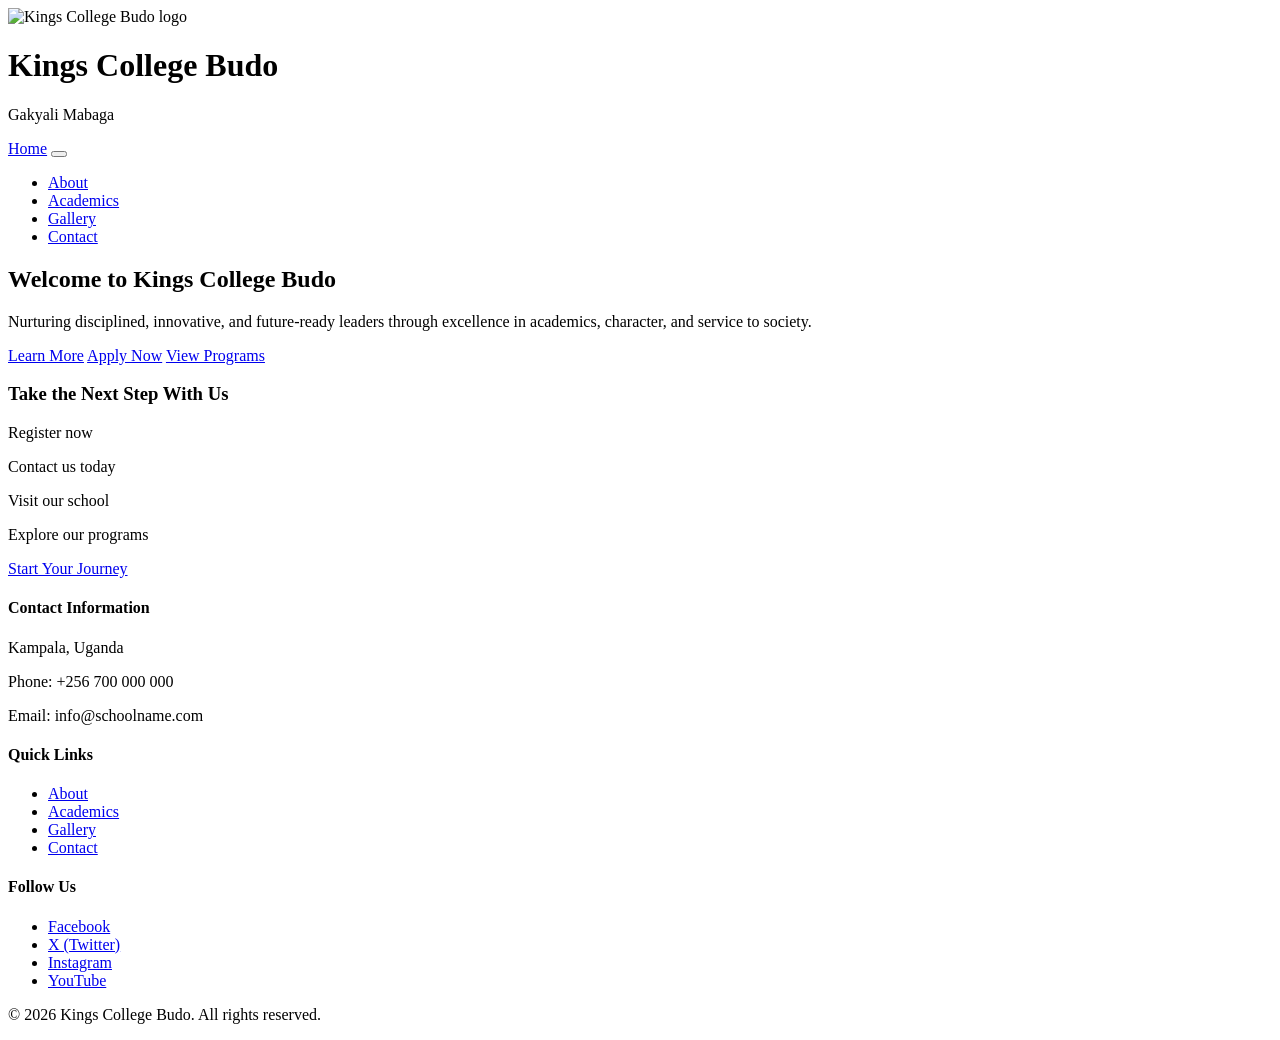
==== index.html @ c289bd2a "Rename home.html to index.html renamed home.html to index.html" ====
<!DOCTYPE html>
<html lang="en">
<head>
  <meta charset="UTF-8">
  <meta name="viewport" content="width=device-width, initial-scale=1.0">
  <meta name="description" content="Kings College Budo official school website home page.">
  <title>Kings College Budo | Home</title>
  <link rel="preconnect" href="https://fonts.googleapis.com">
  <link rel="preconnect" href="https://fonts.gstatic.com" crossorigin>
  <link href="https://fonts.googleapis.com/css2?family=Poppins:wght@300;400;500;600;700&display=swap" rel="stylesheet">
  <link rel="stylesheet" href="css/style.css">
</head>
<body>
  <!-- Header section with school identity -->
  <header class="site-header">
    <div class="brand-wrapper container">
      <img src="images/logo.jpg" alt="Kings College Budo logo" class="school-logo">
      <div class="brand-text">
        <h1>Kings College Budo</h1>
        <p class="motto">Gakyali Mabaga</p>
      </div>
    </div>
  </header>

  <!-- Navigation section -->
  <nav class="site-nav" aria-label="Main navigation">
    <div class="container nav-inner">
      <a href="home.html" class="nav-home">Home</a>
      <button class="menu-toggle" id="menuToggle" aria-label="Toggle menu" aria-expanded="false" aria-controls="navLinks">
        <span></span><span></span><span></span>
      </button>
      <ul class="nav-links" id="navLinks">
        <li><a href="about.html">About</a></li>
        <li><a href="academics.html">Academics</a></li>
        <li><a href="gallery.html">Gallery</a></li>
        <li><a href="contact.html">Contact</a></li>
      </ul>
    </div>
  </nav>

  <main>
    <!-- Hero section with moving background effect -->
    <section class="hero" id="hero">
      <div class="moving-bg" aria-hidden="true">
        <div class="bg-track track-a"></div>
        <div class="bg-track track-b"></div>
      </div>
      <div class="overlay"></div>
      <div class="hero-content container">
        <h2>Welcome to Kings College Budo</h2>
        <p>
          Nurturing disciplined, innovative, and future-ready leaders through excellence in
          academics, character, and service to society.
        </p>
        <div class="hero-buttons">
          <a href="about.html" class="btn btn-primary">Learn More</a>
          <a href="contact.html" class="btn btn-secondary">Apply Now</a>
          <a href="academics.html" class="btn btn-outline">View Programs</a>
        </div>
      </div>
    </section>

    <!-- Call to action section -->
    <section class="cta-section">
      <div class="container cta-content">
        <h3>Take the Next Step With Us</h3>
        <div class="cta-points">
          <p>Register now</p>
          <p>Contact us today</p>
          <p>Visit our school</p>
          <p>Explore our programs</p>
        </div>
        <a href="contact.html" class="btn btn-primary cta-btn">Start Your Journey</a>
      </div>
    </section>
  </main>

  <!-- Footer section -->
  <footer class="site-footer">
    <div class="container footer-grid">
      <div>
        <h4>Contact Information</h4>
        <p>Kampala, Uganda</p>
        <p>Phone: +256 700 000 000</p>
        <p>Email: info@schoolname.com</p>
      </div>
      <div>
        <h4>Quick Links</h4>
        <ul>
          <li><a href="about.html">About</a></li>
          <li><a href="academics.html">Academics</a></li>
          <li><a href="gallery.html">Gallery</a></li>
          <li><a href="contact.html">Contact</a></li>
        </ul>
      </div>
      <div>
        <h4>Follow Us</h4>
        <ul>
          <li><a href="#">Facebook</a></li>
          <li><a href="#">X (Twitter)</a></li>
          <li><a href="#">Instagram</a></li>
          <li><a href="#">YouTube</a></li>
        </ul>
      </div>
    </div>
    <p class="copyright">&copy; 2026 Kings College Budo. All rights reserved.</p>
  </footer>

  <script src="js/style.js"></script>
</body>
</html>
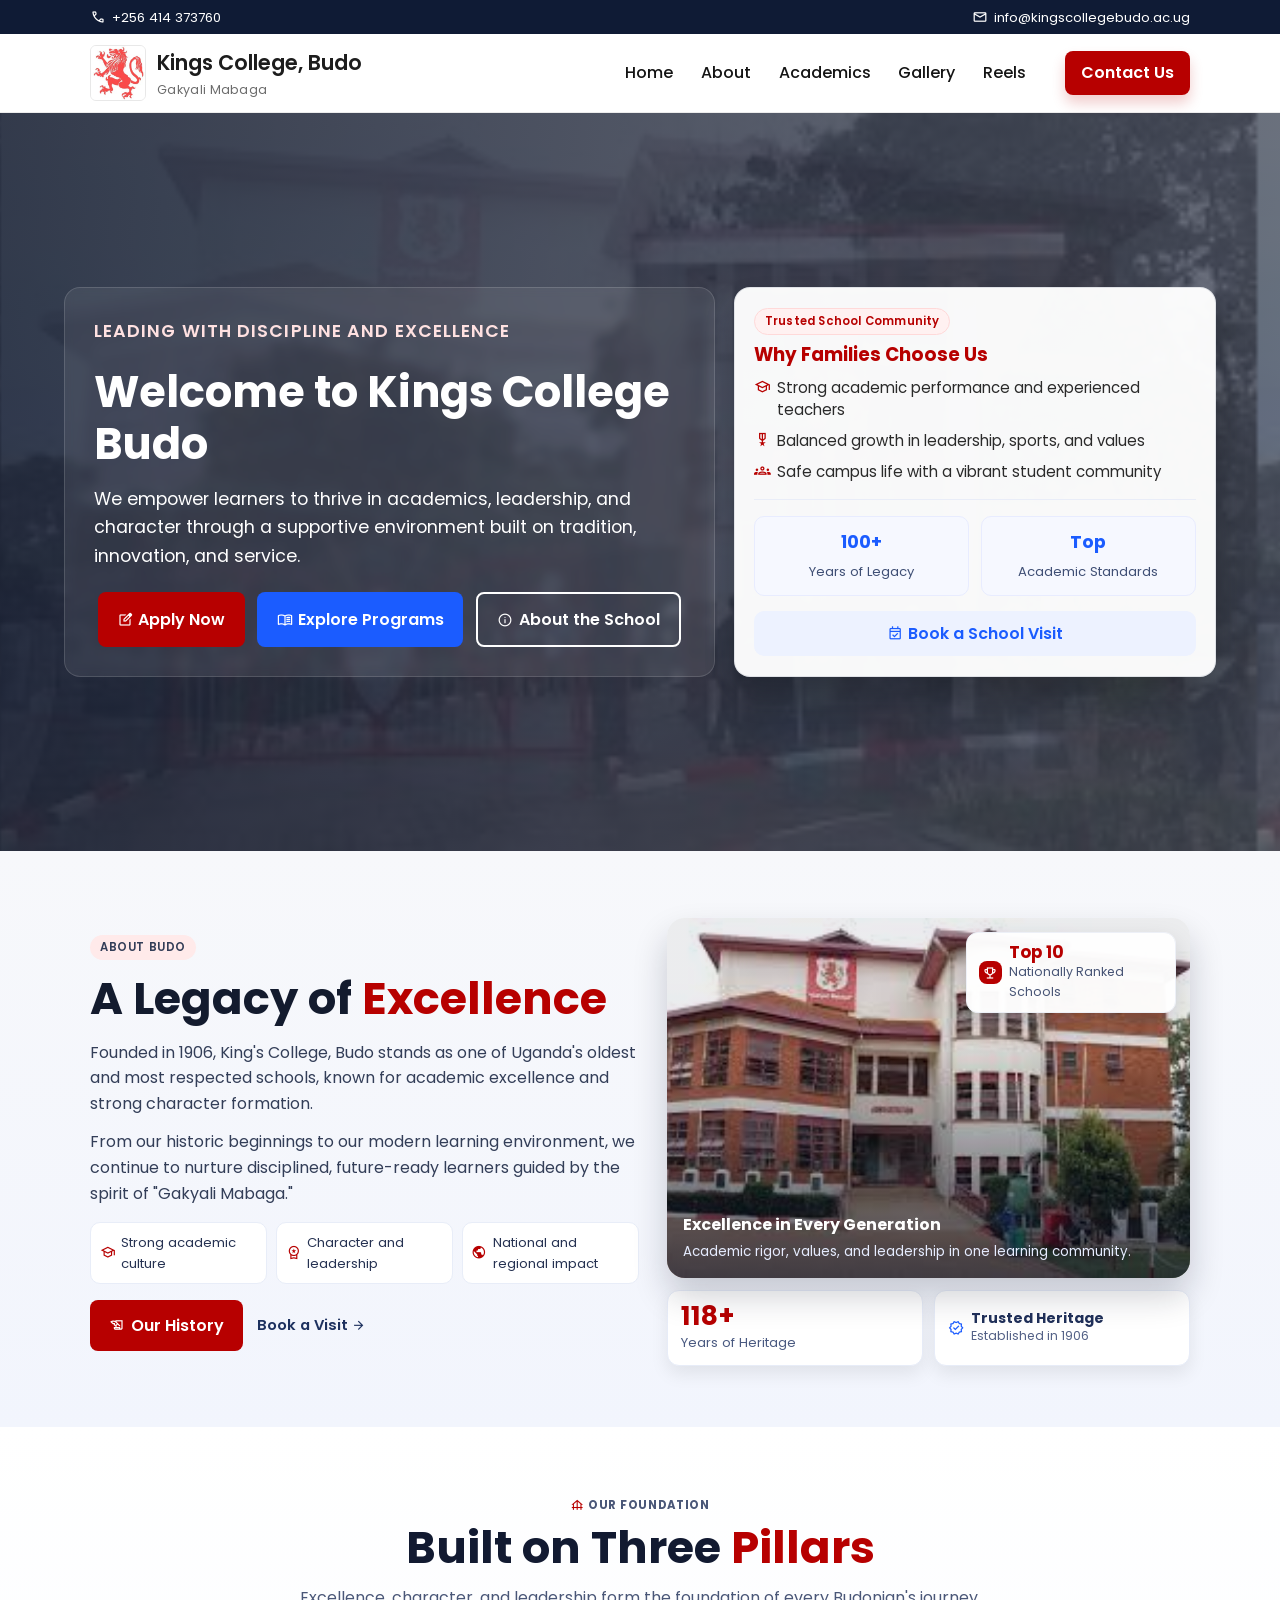
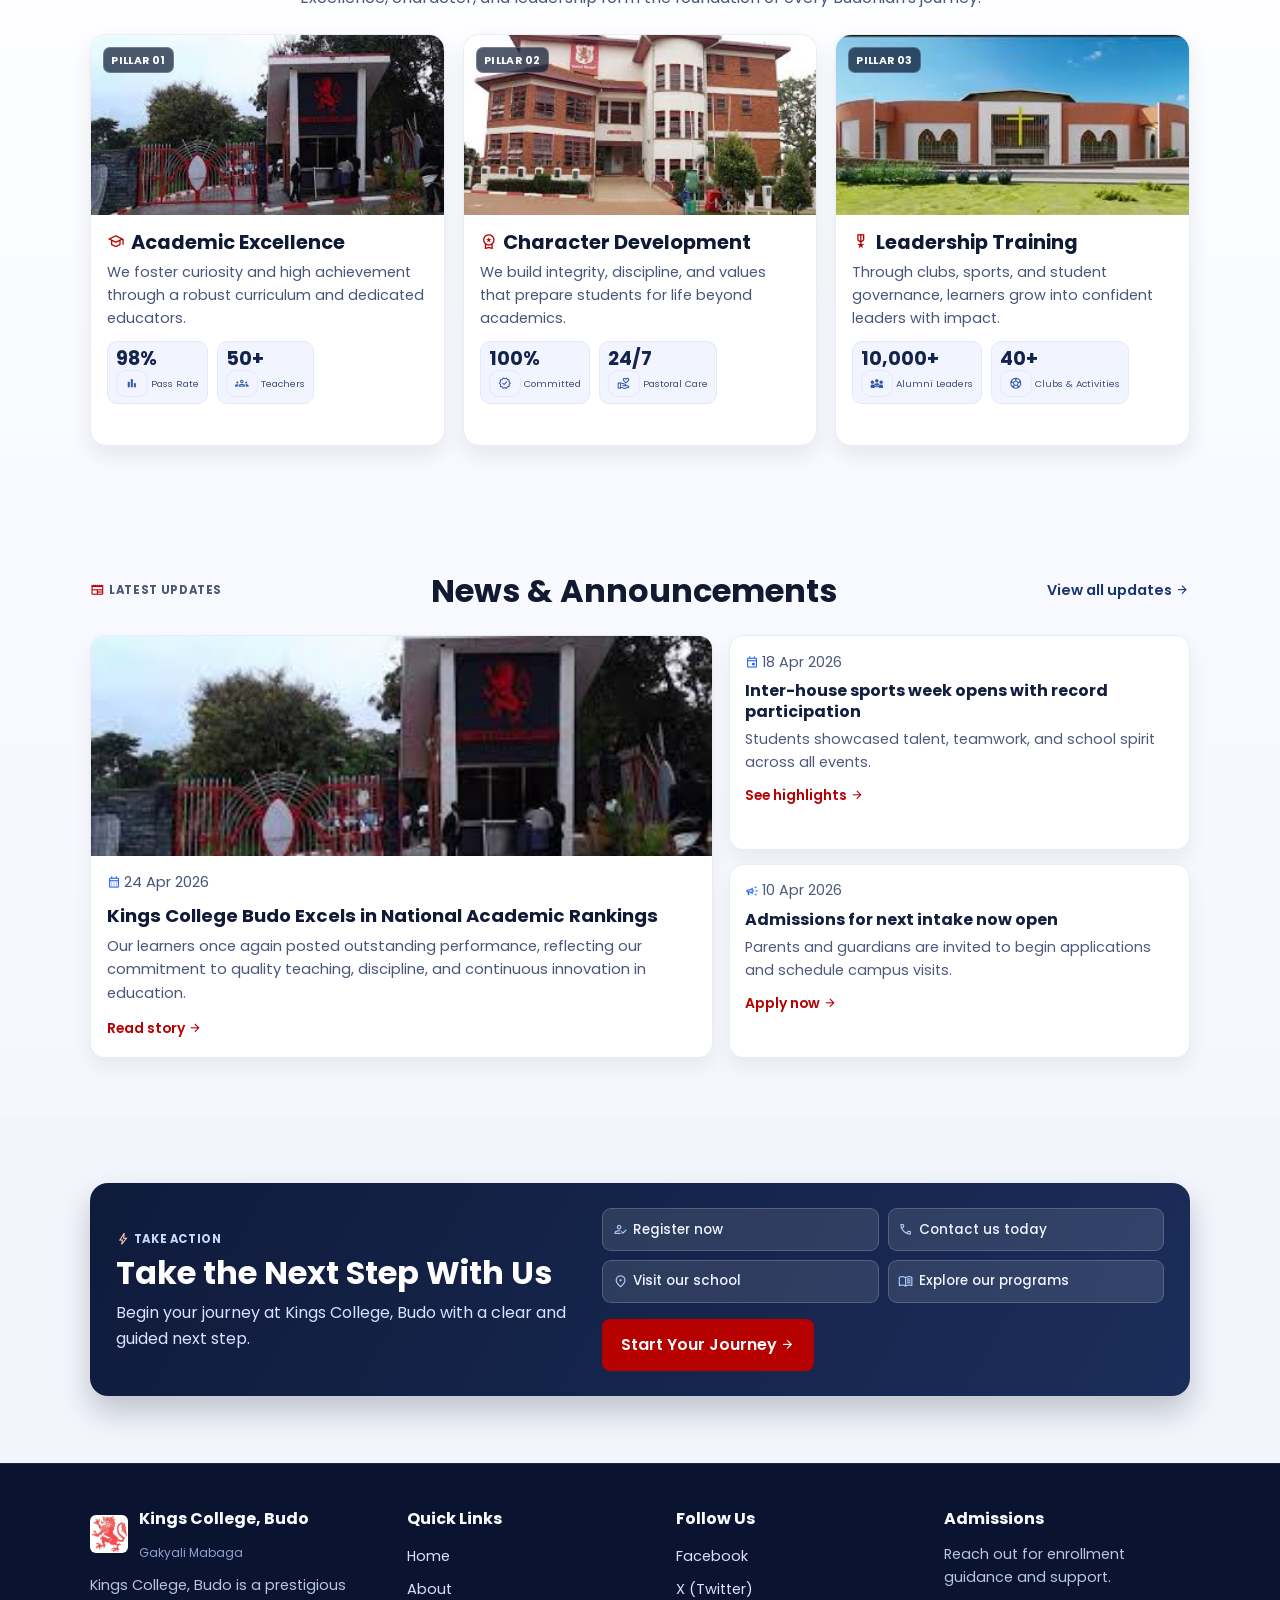
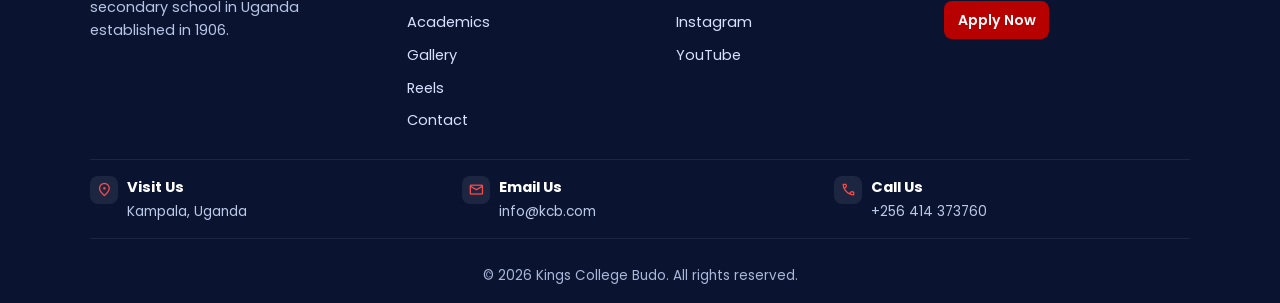
==== commit ceea71f0: "Updated index.html" ====
--- a/index.html
+++ b/index.html
@@ -8,35 +8,45 @@
   <link rel="preconnect" href="https://fonts.googleapis.com">
   <link rel="preconnect" href="https://fonts.gstatic.com" crossorigin>
   <link href="https://fonts.googleapis.com/css2?family=Poppins:wght@300;400;500;600;700&display=swap" rel="stylesheet">
+  <link href="https://fonts.googleapis.com/css2?family=Material+Symbols+Outlined" rel="stylesheet">
   <link rel="stylesheet" href="css/style.css">
 </head>
 <body>
-  <!-- Header section with school identity -->
+  <!-- Header section with top info strip and navigation -->
   <header class="site-header">
-    <div class="brand-wrapper container">
-      <img src="images/logo.jpg" alt="Kings College Budo logo" class="school-logo">
-      <div class="brand-text">
-        <h1>Kings College Budo</h1>
-        <p class="motto">Gakyali Mabaga</p>
+    <div class="header-topbar">
+      <div class="container topbar-inner">
+        <p class="topbar-item"><span class="material-symbols-outlined" aria-hidden="true">call</span>+256 414 373760</p>
+        <p class="topbar-item"><span class="material-symbols-outlined" aria-hidden="true">mail</span>info@kingscollegebudo.ac.ug</p>
       </div>
     </div>
+
+    <nav class="site-nav" aria-label="Main navigation">
+      <div class="container nav-inner">
+        <a href="home.html" class="brand-wrapper" aria-label="Kings College Budo home page">
+          <img src="images/logo.jpg" alt="Kings College Budo logo" class="school-logo">
+          <div class="brand-text">
+            <h1>Kings College, Budo</h1>
+            <p class="motto">Gakyali Mabaga</p>
+          </div>
+        </a>
+
+        <button class="menu-toggle" id="menuToggle" aria-label="Toggle menu" aria-expanded="false" aria-controls="navLinks">
+          <span></span><span></span><span></span>
+        </button>
+
+        <ul class="nav-links" id="navLinks">
+          <li><a href="home.html">Home</a></li>
+          <li><a href="about.html">About</a></li>
+          <li><a href="academics.html">Academics</a></li>
+          <li><a href="gallery.html">Gallery</a></li>
+          <li><a href="reels.html">Reels</a></li>
+        </ul>
+
+        <a href="contact.html" class="header-cta">Contact Us</a>
+      </div>
+    </nav>
   </header>
-
-  <!-- Navigation section -->
-  <nav class="site-nav" aria-label="Main navigation">
-    <div class="container nav-inner">
-      <a href="home.html" class="nav-home">Home</a>
-      <button class="menu-toggle" id="menuToggle" aria-label="Toggle menu" aria-expanded="false" aria-controls="navLinks">
-        <span></span><span></span><span></span>
-      </button>
-      <ul class="nav-links" id="navLinks">
-        <li><a href="about.html">About</a></li>
-        <li><a href="academics.html">Academics</a></li>
-        <li><a href="gallery.html">Gallery</a></li>
-        <li><a href="contact.html">Contact</a></li>
-      </ul>
-    </div>
-  </nav>
 
   <main>
     <!-- Hero section with moving background effect -->
@@ -46,62 +56,320 @@
         <div class="bg-track track-b"></div>
       </div>
       <div class="overlay"></div>
-      <div class="hero-content container">
-        <h2>Welcome to Kings College Budo</h2>
-        <p>
-          Nurturing disciplined, innovative, and future-ready leaders through excellence in
-          academics, character, and service to society.
-        </p>
-        <div class="hero-buttons">
-          <a href="about.html" class="btn btn-primary">Learn More</a>
-          <a href="contact.html" class="btn btn-secondary">Apply Now</a>
-          <a href="academics.html" class="btn btn-outline">View Programs</a>
+
+      <div class="container hero-layout">
+        <div class="hero-content">
+          <p class="hero-kicker">Leading with Discipline and Excellence</p>
+          <h2>Welcome to Kings College Budo</h2>
+          <p>
+            We empower learners to thrive in academics, leadership, and character through a
+            supportive environment built on tradition, innovation, and service.
+          </p>
+          <div class="hero-buttons">
+            <a href="contact.html" class="btn btn-primary"><span class="material-symbols-outlined" aria-hidden="true">edit_square</span>Apply Now</a>
+            <a href="academics.html" class="btn btn-secondary"><span class="material-symbols-outlined" aria-hidden="true">menu_book</span>Explore Programs</a>
+            <a href="about.html" class="btn btn-outline"><span class="material-symbols-outlined" aria-hidden="true">info</span>About the School</a>
+          </div>
+        </div>
+
+        <aside class="hero-panel" aria-label="School highlights">
+          <p class="hero-panel-tag">Trusted School Community</p>
+          <h3>Why Families Choose Us</h3>
+          <ul class="hero-points">
+            <li><span class="material-symbols-outlined" aria-hidden="true">school</span>Strong academic performance and experienced teachers</li>
+            <li><span class="material-symbols-outlined" aria-hidden="true">military_tech</span>Balanced growth in leadership, sports, and values</li>
+            <li><span class="material-symbols-outlined" aria-hidden="true">groups</span>Safe campus life with a vibrant student community</li>
+          </ul>
+          <div class="hero-panel-divider" aria-hidden="true"></div>
+          <div class="hero-stats">
+            <div>
+              <strong>100+</strong>
+              <span>Years of Legacy</span>
+            </div>
+            <div>
+              <strong>Top</strong>
+              <span>Academic Standards</span>
+            </div>
+          </div>
+          <a href="contact.html" class="hero-panel-link">
+            <span class="material-symbols-outlined" aria-hidden="true">event_available</span>
+            Book a School Visit
+          </a>
+        </aside>
+      </div>
+    </section>
+
+    <!-- Legacy highlight section -->
+    <section class="legacy-section">
+      <div class="container legacy-layout">
+        <div class="legacy-content">
+          <p class="legacy-tag">About Budo</p>
+          <h3>A Legacy of <span>Excellence</span></h3>
+          <p>
+            Founded in 1906, King's College, Budo stands as one of Uganda's oldest and most
+            respected schools, known for academic excellence and strong character formation.
+          </p>
+          <p>
+            From our historic beginnings to our modern learning environment, we continue to
+            nurture disciplined, future-ready learners guided by the spirit of "Gakyali Mabaga."
+          </p>
+          <div class="legacy-highlights" aria-label="School strengths">
+            <p><span class="material-symbols-outlined" aria-hidden="true">school</span>Strong academic culture</p>
+            <p><span class="material-symbols-outlined" aria-hidden="true">workspace_premium</span>Character and leadership</p>
+            <p><span class="material-symbols-outlined" aria-hidden="true">public</span>National and regional impact</p>
+          </div>
+          <div class="legacy-actions">
+            <a href="about.html" class="btn btn-primary legacy-btn">
+              <span class="material-symbols-outlined" aria-hidden="true">history_edu</span>
+              Our History
+            </a>
+            <a href="contact.html" class="legacy-link">
+              Book a Visit
+              <span class="material-symbols-outlined" aria-hidden="true">arrow_forward</span>
+            </a>
+          </div>
+        </div>
+
+        <div class="legacy-media">
+          <div class="legacy-image-wrap">
+            <img src="images/img2.jpg" alt="Students of Kings College Budo in a classroom" class="legacy-image">
+            <div class="legacy-image-overlay"></div>
+            <div class="legacy-media-caption">
+              <h4>Excellence in Every Generation</h4>
+              <p>Academic rigor, values, and leadership in one learning community.</p>
+            </div>
+            <div class="legacy-card legacy-card-top">
+              <span class="material-symbols-outlined" aria-hidden="true">emoji_events</span>
+              <div>
+                <strong>Top 10</strong>
+                <p>Nationally Ranked Schools</p>
+              </div>
+            </div>
+          </div>
+
+          <div class="legacy-metrics">
+            <div class="legacy-metric legacy-metric-primary">
+              <strong>118+</strong>
+              <p>Years of Heritage</p>
+            </div>
+            <div class="legacy-metric legacy-metric-secondary">
+              <span class="material-symbols-outlined" aria-hidden="true">verified</span>
+              <div>
+                <strong>Trusted Heritage</strong>
+                <p>Established in 1906</p>
+              </div>
+            </div>
+          </div>
+        </div>
+      </div>
+    </section>
+
+    <!-- Three pillars section -->
+    <section class="pillars-section">
+      <div class="container">
+        <div class="pillars-heading">
+          <p class="pillars-tag"><span class="material-symbols-outlined" aria-hidden="true">foundation</span>Our Foundation</p>
+          <h3>Built on Three <span>Pillars</span></h3>
+          <p>
+            Excellence, character, and leadership form the foundation of every Budonian's
+            journey.
+          </p>
+        </div>
+
+        <div class="pillars-grid">
+          <article class="pillar-card">
+            <div class="pillar-media">
+              <img src="images/img1.jpg" alt="Students in classroom learning session" class="pillar-image">
+              <p class="pillar-index">Pillar 01</p>
+            </div>
+            <div class="pillar-content">
+              <h4><span class="material-symbols-outlined pillar-title-icon" aria-hidden="true">school</span>Academic Excellence</h4>
+              <p>
+                We foster curiosity and high achievement through a robust curriculum and
+                dedicated educators.
+              </p>
+              <div class="pillar-meta">
+                <span><strong>98%</strong><small><span class="material-symbols-outlined" aria-hidden="true">bar_chart</span>Pass Rate</small></span>
+                <span><strong>50+</strong><small><span class="material-symbols-outlined" aria-hidden="true">groups</span>Teachers</small></span>
+              </div>
+            </div>
+          </article>
+
+          <article class="pillar-card">
+            <div class="pillar-media">
+              <img src="images/img2.jpg" alt="Palm-lined school campus with students" class="pillar-image">
+              <p class="pillar-index">Pillar 02</p>
+            </div>
+            <div class="pillar-content">
+              <h4><span class="material-symbols-outlined pillar-title-icon" aria-hidden="true">workspace_premium</span>Character Development</h4>
+              <p>
+                We build integrity, discipline, and values that prepare students for life
+                beyond academics.
+              </p>
+              <div class="pillar-meta">
+                <span><strong>100%</strong><small><span class="material-symbols-outlined" aria-hidden="true">verified</span>Committed</small></span>
+                <span><strong>24/7</strong><small><span class="material-symbols-outlined" aria-hidden="true">volunteer_activism</span>Pastoral Care</small></span>
+              </div>
+            </div>
+          </article>
+
+          <article class="pillar-card">
+            <div class="pillar-media">
+              <img src="images/img3.jpg" alt="Students participating in co-curricular leadership activity" class="pillar-image">
+              <p class="pillar-index">Pillar 03</p>
+            </div>
+            <div class="pillar-content">
+              <h4><span class="material-symbols-outlined pillar-title-icon" aria-hidden="true">military_tech</span>Leadership Training</h4>
+              <p>
+                Through clubs, sports, and student governance, learners grow into confident
+                leaders with impact.
+              </p>
+              <div class="pillar-meta">
+                <span><strong>10,000+</strong><small><span class="material-symbols-outlined" aria-hidden="true">diversity_3</span>Alumni Leaders</small></span>
+                <span><strong>40+</strong><small><span class="material-symbols-outlined" aria-hidden="true">sports_soccer</span>Clubs & Activities</small></span>
+              </div>
+            </div>
+          </article>
+        </div>
+      </div>
+    </section>
+
+    <!-- News section -->
+    <section class="news-section">
+      <div class="container">
+        <div class="news-heading">
+          <p class="news-tag"><span class="material-symbols-outlined" aria-hidden="true">newspaper</span>Latest Updates</p>
+          <h3>News & Announcements</h3>
+          <a href="gallery.html" class="news-view-all">View all updates <span class="material-symbols-outlined" aria-hidden="true">arrow_forward</span></a>
+        </div>
+
+        <div class="news-layout">
+          <article class="news-featured">
+            <img src="images/img1.jpg" alt="Students celebrating at a school event" class="news-image">
+            <div class="news-content">
+              <p class="news-meta"><span class="material-symbols-outlined" aria-hidden="true">calendar_month</span>24 Apr 2026</p>
+              <h4>Kings College Budo Excels in National Academic Rankings</h4>
+              <p>
+                Our learners once again posted outstanding performance, reflecting our commitment
+                to quality teaching, discipline, and continuous innovation in education.
+              </p>
+              <a href="academics.html" class="news-link">Read story <span class="material-symbols-outlined" aria-hidden="true">arrow_forward</span></a>
+            </div>
+          </article>
+
+          <div class="news-list">
+            <article class="news-item">
+              <p class="news-meta"><span class="material-symbols-outlined" aria-hidden="true">event</span>18 Apr 2026</p>
+              <h5>Inter-house sports week opens with record participation</h5>
+              <p>Students showcased talent, teamwork, and school spirit across all events.</p>
+              <a href="reels.html" class="news-link">See highlights <span class="material-symbols-outlined" aria-hidden="true">arrow_forward</span></a>
+            </article>
+
+            <article class="news-item">
+              <p class="news-meta"><span class="material-symbols-outlined" aria-hidden="true">campaign</span>10 Apr 2026</p>
+              <h5>Admissions for next intake now open</h5>
+              <p>Parents and guardians are invited to begin applications and schedule campus visits.</p>
+              <a href="contact.html" class="news-link">Apply now <span class="material-symbols-outlined" aria-hidden="true">arrow_forward</span></a>
+            </article>
+          </div>
         </div>
       </div>
     </section>
 
     <!-- Call to action section -->
     <section class="cta-section">
-      <div class="container cta-content">
-        <h3>Take the Next Step With Us</h3>
-        <div class="cta-points">
-          <p>Register now</p>
-          <p>Contact us today</p>
-          <p>Visit our school</p>
-          <p>Explore our programs</p>
-        </div>
-        <a href="contact.html" class="btn btn-primary cta-btn">Start Your Journey</a>
+      <div class="container cta-shell">
+        <div class="cta-content">
+          <p class="cta-tag"><span class="material-symbols-outlined" aria-hidden="true">bolt</span>Take Action</p>
+          <h3>Take the Next Step With Us</h3>
+          <p class="cta-intro">
+            Begin your journey at Kings College, Budo with a clear and guided next step.
+          </p>
+        </div>
+
+        <div class="cta-right">
+          <div class="cta-points">
+            <p><span class="material-symbols-outlined" aria-hidden="true">how_to_reg</span><span>Register now</span></p>
+            <p><span class="material-symbols-outlined" aria-hidden="true">call</span><span>Contact us today</span></p>
+            <p><span class="material-symbols-outlined" aria-hidden="true">location_on</span><span>Visit our school</span></p>
+            <p><span class="material-symbols-outlined" aria-hidden="true">menu_book</span><span>Explore our programs</span></p>
+          </div>
+          <a href="contact.html" class="btn btn-primary cta-btn">
+            Start Your Journey
+            <span class="material-symbols-outlined" aria-hidden="true">arrow_forward</span>
+          </a>
+        </div>
       </div>
     </section>
   </main>
 
   <!-- Footer section -->
   <footer class="site-footer">
-    <div class="container footer-grid">
-      <div>
-        <h4>Contact Information</h4>
-        <p>Kampala, Uganda</p>
-        <p>Phone: +256 700 000 000</p>
-        <p>Email: info@schoolname.com</p>
-      </div>
-      <div>
+    <div class="container footer-top">
+      <div class="footer-col footer-brand">
+        <div class="footer-logo-row">
+          <img src="images/logo.jpg" alt="Kings College Budo logo" class="footer-logo">
+          <div>
+            <h4>Kings College, Budo</h4>
+            <p class="footer-motto">Gakyali Mabaga</p>
+          </div>
+        </div>
+        <p class="footer-description">
+          Kings College, Budo is a prestigious secondary school in Uganda established in 1906.
+        </p>
+      </div>
+
+      <div class="footer-col">
         <h4>Quick Links</h4>
-        <ul>
+        <ul class="footer-links">
+          <li><a href="home.html">Home</a></li>
           <li><a href="about.html">About</a></li>
           <li><a href="academics.html">Academics</a></li>
           <li><a href="gallery.html">Gallery</a></li>
+          <li><a href="reels.html">Reels</a></li>
           <li><a href="contact.html">Contact</a></li>
         </ul>
       </div>
-      <div>
+
+      <div class="footer-col">
         <h4>Follow Us</h4>
-        <ul>
+        <ul class="footer-links">
           <li><a href="#">Facebook</a></li>
           <li><a href="#">X (Twitter)</a></li>
           <li><a href="#">Instagram</a></li>
           <li><a href="#">YouTube</a></li>
         </ul>
       </div>
+
+      <div class="footer-col">
+        <h4>Admissions</h4>
+        <p class="footer-description">Reach out for enrollment guidance and support.</p>
+        <a href="contact.html" class="footer-mini-cta">Apply Now</a>
+      </div>
+    </div>
+
+    <div class="container footer-contact-strip">
+      <div class="footer-contact-card">
+        <span class="material-symbols-outlined" aria-hidden="true">location_on</span>
+        <div>
+          <h5>Visit Us</h5>
+          <p>Kampala, Uganda</p>
+        </div>
+      </div>
+      <div class="footer-contact-card">
+        <span class="material-symbols-outlined" aria-hidden="true">mail</span>
+        <div>
+          <h5>Email Us</h5>
+          <p>info@kcb.com</p>
+        </div>
+      </div>
+      <div class="footer-contact-card">
+        <span class="material-symbols-outlined" aria-hidden="true">call</span>
+        <div>
+          <h5>Call Us</h5>
+          <p>+256 414 373760</p>
+        </div>
+      </div>
     </div>
     <p class="copyright">&copy; 2026 Kings College Budo. All rights reserved.</p>
   </footer>
--- a/css/style.css
+++ b/css/style.css
@@ -0,0 +1,2690 @@
+:root {
+  --primary-red: #b70000;
+  --soft-red: #d42828;
+  --white: #ffffff;
+  --dark: #141414;
+  --blue-accent: #1b5cff;
+  --light-bg: #f5f6fa;
+}
+
+/* Base styles */
+* {
+  margin: 0;
+  padding: 0;
+  box-sizing: border-box;
+}
+
+body {
+  font-family: "Poppins", sans-serif;
+  line-height: 1.6;
+  color: var(--dark);
+  background: var(--white);
+}
+
+.container {
+  width: min(1100px, 92%);
+  margin: 0 auto;
+}
+
+a {
+  text-decoration: none;
+}
+
+/* Header section */
+.site-header {
+  position: relative;
+  z-index: 1000;
+}
+
+.header-topbar {
+  background: #0f1b35;
+  color: var(--white);
+  font-size: 0.82rem;
+}
+
+.topbar-inner {
+  min-height: 34px;
+  display: flex;
+  align-items: center;
+  justify-content: space-between;
+  gap: 0.8rem;
+}
+
+.topbar-item {
+  display: inline-flex;
+  align-items: center;
+  gap: 0.35rem;
+}
+
+.topbar-item .material-symbols-outlined {
+  font-size: 1rem;
+  line-height: 1;
+}
+
+.brand-wrapper {
+  display: inline-flex;
+  align-items: center;
+  gap: 0.7rem;
+  color: inherit;
+}
+
+.school-logo {
+  width: 56px;
+  height: 56px;
+  object-fit: cover;
+  border-radius: 6px;
+  border: 1px solid #e8e8e8;
+  background: var(--white);
+}
+
+.brand-text h1 {
+  font-size: clamp(1rem, 2.5vw, 1.3rem);
+  font-weight: 600;
+  color: #1d1d1d;
+}
+
+.motto {
+  font-size: 0.78rem;
+  color: #6c6c6c;
+  letter-spacing: 0.3px;
+}
+
+/* Navigation section */
+.site-nav {
+  background: var(--white);
+  border-bottom: 1px solid #ececec;
+  position: sticky;
+  top: 0;
+  z-index: 1000;
+}
+
+.nav-inner {
+  display: flex;
+  justify-content: space-between;
+  align-items: center;
+  gap: 1rem;
+  min-height: 78px;
+}
+
+.nav-links {
+  list-style: none;
+  display: flex;
+  gap: 0.45rem;
+  margin-left: auto;
+  margin-right: 0.8rem;
+}
+
+.nav-links a {
+  color: var(--dark);
+  font-weight: 500;
+  padding: 0.44rem 0.64rem;
+  border-radius: 6px;
+  transition: all 0.25s ease;
+}
+
+.nav-links a:hover {
+  color: var(--primary-red);
+  background: #fff1f1;
+}
+
+.header-cta {
+  background: var(--primary-red);
+  color: var(--white);
+  padding: 0.6rem 1rem;
+  border-radius: 8px;
+  font-weight: 600;
+  white-space: nowrap;
+  box-shadow: 0 8px 14px rgba(183, 0, 0, 0.2);
+  transition: background 0.2s ease, transform 0.2s ease;
+}
+
+.header-cta:hover {
+  background: #930000;
+  transform: translateY(-1px);
+}
+
+/* Mobile menu button */
+.menu-toggle {
+  display: none;
+  border: none;
+  background: transparent;
+  cursor: pointer;
+}
+
+.menu-toggle span {
+  display: block;
+  width: 28px;
+  height: 3px;
+  margin: 5px 0;
+  background: var(--primary-red);
+  transition: all 0.25s ease;
+}
+
+/* Hero section */
+.hero {
+  min-height: 82vh;
+  position: relative;
+  display: flex;
+  align-items: center;
+  overflow: hidden;
+  padding: 3.5rem 0;
+}
+
+.moving-bg {
+  position: absolute;
+  inset: 0;
+  z-index: 0;
+}
+
+.bg-track {
+  position: absolute;
+  inset: 0;
+  width: 200%;
+  background-repeat: repeat-x;
+  background-position: left center;
+  background-size: contain;
+}
+
+/* First moving layer using img1 */
+.track-a {
+  background-image: url("../images/img1.jpg");
+  opacity: 0.45;
+  animation: moveBg 55s linear infinite;
+}
+
+/* Second layer for depth */
+.track-b {
+  background-image: url("../images/img2.jpg");
+  opacity: 0.22;
+  animation: moveBg 75s linear infinite reverse;
+  mix-blend-mode: multiply;
+}
+
+@keyframes moveBg {
+  from {
+    transform: translateX(-50%);
+  }
+  to {
+    transform: translateX(0%);
+  }
+}
+
+.overlay {
+  position: absolute;
+  inset: 0;
+  background: linear-gradient(95deg, rgba(7, 15, 36, 0.82), rgba(7, 15, 36, 0.58));
+  z-index: 1;
+}
+
+.hero-layout {
+  position: relative;
+  z-index: 2;
+  width: 100%;
+  display: grid;
+  grid-template-columns: 1.35fr 1fr;
+  gap: 1.2rem;
+  align-items: stretch;
+  padding-inline: 5%;
+}
+
+.hero-content {
+  position: relative;
+  z-index: 1;
+  color: var(--white);
+  max-width: 720px;
+  padding: 1.8rem;
+  border-radius: 16px;
+  background: rgba(255, 255, 255, 0.08);
+  border: 1px solid rgba(255, 255, 255, 0.14);
+  backdrop-filter: blur(4px);
+}
+
+.hero-kicker {
+  display: inline-block;
+  font-size: 0.78rem;
+  letter-spacing: 1.1px;
+  text-transform: uppercase;
+  font-weight: 600;
+  color: #ffe1e1;
+  margin-bottom: 0.7rem;
+}
+
+.hero-content h2 {
+  font-size: clamp(1.8rem, 4.3vw, 2.7rem);
+  margin-bottom: 0.9rem;
+  line-height: 1.2;
+}
+
+.hero-content p {
+  font-size: clamp(1rem, 2.4vw, 1.1rem);
+  margin-bottom: 1.4rem;
+  max-width: 60ch;
+}
+
+.hero-panel {
+  position: relative;
+  z-index: 1;
+  background: rgba(255, 255, 255, 0.97);
+  border-radius: 16px;
+  padding: 1.25rem 1.2rem;
+  border: 1px solid rgba(18, 34, 70, 0.1);
+  box-shadow: 0 18px 30px rgba(0, 0, 0, 0.2);
+  display: flex;
+  flex-direction: column;
+  justify-content: space-between;
+}
+
+.hero-panel-tag {
+  display: inline-flex;
+  align-items: center;
+  width: fit-content;
+  background: #fff1f1;
+  color: var(--primary-red);
+  border: 1px solid #ffd9d9;
+  border-radius: 999px;
+  padding: 0.2rem 0.6rem;
+  font-size: 0.72rem;
+  font-weight: 600;
+  letter-spacing: 0.2px;
+  margin-bottom: 0.45rem;
+}
+
+.hero-panel h3 {
+  color: var(--primary-red);
+  margin-bottom: 0.55rem;
+  font-size: 1.15rem;
+  line-height: 1.3;
+}
+
+.hero-points {
+  list-style: none;
+  display: grid;
+  gap: 0.5rem;
+}
+
+.hero-points li {
+  color: #2a2a2a;
+  font-size: 0.94rem;
+  line-height: 1.5;
+  display: flex;
+  align-items: flex-start;
+  gap: 0.35rem;
+}
+
+.hero-points .material-symbols-outlined {
+  color: var(--primary-red);
+  font-size: 1.05rem;
+  margin-top: 0.15rem;
+}
+
+.hero-buttons .btn {
+  display: inline-flex;
+  align-items: center;
+  gap: 0.35rem;
+}
+
+.hero-buttons .material-symbols-outlined {
+  font-size: 1rem;
+  line-height: 1;
+}
+
+.hero-stats {
+  margin-top: 0.95rem;
+  display: grid;
+  grid-template-columns: repeat(2, minmax(0, 1fr));
+  gap: 0.7rem;
+}
+
+.hero-stats div {
+  background: #f6f8ff;
+  border: 1px solid #e8ecff;
+  border-radius: 10px;
+  text-align: center;
+  padding: 0.7rem 0.5rem;
+}
+
+.hero-stats strong {
+  display: block;
+  color: var(--blue-accent);
+  font-size: 1.1rem;
+  margin-bottom: 0.12rem;
+}
+
+.hero-stats span {
+  font-size: 0.82rem;
+  color: #3f4f75;
+}
+
+.hero-panel-divider {
+  margin-top: 0.9rem;
+  border-top: 1px solid #e9edf8;
+}
+
+.hero-panel-link {
+  margin-top: 0.85rem;
+  display: inline-flex;
+  align-items: center;
+  justify-content: center;
+  gap: 0.35rem;
+  width: 100%;
+  padding: 0.62rem 0.8rem;
+  border-radius: 10px;
+  font-weight: 600;
+  color: var(--blue-accent);
+  background: #edf2ff;
+  transition: background 0.2s ease, transform 0.2s ease;
+}
+
+.hero-panel-link:hover {
+  background: #dfe8ff;
+  transform: translateY(-1px);
+}
+
+.hero-panel-link .material-symbols-outlined {
+  font-size: 1.02rem;
+}
+
+.hero-buttons {
+  display: flex;
+  flex-wrap: wrap;
+  justify-content: center;
+  gap: 0.8rem;
+}
+
+/* Button styles */
+.btn {
+  display: inline-block;
+  padding: 0.8rem 1.2rem;
+  border-radius: 8px;
+  font-weight: 600;
+  transition: transform 0.25s ease, background 0.25s ease, color 0.25s ease;
+}
+
+.btn:hover {
+  transform: translateY(-2px);
+}
+
+.btn-primary {
+  background: var(--primary-red);
+  color: var(--white);
+}
+
+.btn-primary:hover {
+  background: #930000;
+}
+
+.btn-secondary {
+  background: var(--blue-accent);
+  color: var(--white);
+}
+
+.btn-secondary:hover {
+  background: #1148cc;
+}
+
+.btn-outline {
+  border: 2px solid var(--white);
+  color: var(--white);
+}
+
+.btn-outline:hover {
+  background: var(--white);
+  color: var(--primary-red);
+}
+
+/* Legacy section */
+.legacy-section {
+  background: linear-gradient(180deg, #f7f8fb 0%, #f2f5fd 100%);
+  padding: 4.2rem 0 3.8rem;
+}
+
+.legacy-layout {
+  display: grid;
+  grid-template-columns: 1.05fr 1fr;
+  gap: 1.8rem;
+  align-items: center;
+}
+
+.legacy-content h3 {
+  font-size: clamp(1.8rem, 4.2vw, 2.8rem);
+  line-height: 1.2;
+  margin-bottom: 0.85rem;
+  color: #131b2e;
+}
+
+.legacy-content h3 span {
+  color: var(--primary-red);
+}
+
+.legacy-tag {
+  display: inline-block;
+  margin-bottom: 0.75rem;
+  padding: 0.2rem 0.62rem;
+  border-radius: 999px;
+  background: #ffeaea;
+  color: var(--primary-red);
+  text-transform: uppercase;
+  letter-spacing: 0.6px;
+  font-size: 0.72rem;
+  font-weight: 600;
+}
+
+.legacy-content p {
+  color: #333e58;
+  margin-bottom: 0.8rem;
+  max-width: 62ch;
+}
+
+.legacy-highlights {
+  margin-top: 1rem;
+  display: grid;
+  grid-template-columns: repeat(3, minmax(0, 1fr));
+  gap: 0.55rem;
+}
+
+.legacy-highlights p {
+  margin: 0;
+  background: #ffffff;
+  border: 1px solid #e8edf8;
+  border-radius: 10px;
+  padding: 0.55rem;
+  font-size: 0.82rem;
+  display: flex;
+  align-items: center;
+  gap: 0.32rem;
+  color: #263252;
+}
+
+.legacy-highlights .material-symbols-outlined {
+  color: var(--primary-red);
+  font-size: 0.98rem;
+}
+
+.legacy-actions {
+  margin-top: 1rem;
+  display: flex;
+  align-items: center;
+  gap: 0.85rem;
+  flex-wrap: wrap;
+}
+
+.legacy-btn {
+  display: inline-flex;
+  align-items: center;
+  gap: 0.35rem;
+}
+
+.legacy-btn .material-symbols-outlined {
+  font-size: 1rem;
+}
+
+.legacy-link {
+  display: inline-flex;
+  align-items: center;
+  gap: 0.2rem;
+  color: #1d315f;
+  font-weight: 600;
+  font-size: 0.92rem;
+}
+
+.legacy-link .material-symbols-outlined {
+  font-size: 0.96rem;
+}
+
+.legacy-media {
+  position: relative;
+}
+
+.legacy-image-wrap {
+  position: relative;
+  border-radius: 18px;
+  overflow: hidden;
+  box-shadow: 0 18px 34px rgba(14, 20, 40, 0.2);
+}
+
+.legacy-image {
+  width: 100%;
+  min-height: 360px;
+  object-fit: cover;
+  display: block;
+}
+
+.legacy-image-overlay {
+  position: absolute;
+  inset: 0;
+  background: linear-gradient(180deg, rgba(7, 17, 39, 0.08) 38%, rgba(7, 17, 39, 0.68) 100%);
+}
+
+.legacy-media-caption {
+  position: absolute;
+  left: 0;
+  right: 0;
+  bottom: 0;
+  z-index: 1;
+  padding: 1rem;
+  color: var(--white);
+}
+
+.legacy-media-caption h4 {
+  font-size: 1rem;
+  margin-bottom: 0.2rem;
+}
+
+.legacy-media-caption p {
+  font-size: 0.84rem;
+  color: #e6ecff;
+}
+
+.legacy-card {
+  background: rgba(255, 255, 255, 0.97);
+  border-radius: 12px;
+  box-shadow: 0 10px 24px rgba(0, 0, 0, 0.14);
+  border: 1px solid #edf0f7;
+}
+
+.legacy-card-top {
+  position: absolute;
+  top: 14px;
+  right: 14px;
+  display: inline-flex;
+  align-items: center;
+  gap: 0.45rem;
+  padding: 0.64rem 0.72rem;
+  max-width: 210px;
+}
+
+.legacy-card-top .material-symbols-outlined {
+  color: var(--white);
+  background: var(--primary-red);
+  border-radius: 8px;
+  padding: 0.22rem;
+  font-size: 1rem;
+}
+
+.legacy-card-top strong {
+  color: var(--primary-red);
+  font-size: 1.05rem;
+  line-height: 1.1;
+  display: block;
+}
+
+.legacy-card-top p {
+  color: #475475;
+  font-size: 0.78rem;
+}
+
+.legacy-metrics {
+  margin-top: 0.75rem;
+  display: grid;
+  grid-template-columns: 1fr 1fr;
+  gap: 0.7rem;
+}
+
+.legacy-metric {
+  background: #ffffff;
+  border: 1px solid #e7ecf8;
+  border-radius: 12px;
+  padding: 0.72rem 0.78rem;
+  box-shadow: 0 8px 18px rgba(0, 0, 0, 0.08);
+}
+
+.legacy-metric strong {
+  display: block;
+}
+
+.legacy-metric p {
+  margin: 0;
+}
+
+.legacy-metric-primary strong {
+  color: var(--primary-red);
+  font-size: 1.65rem;
+  line-height: 1;
+}
+
+.legacy-metric-primary p {
+  margin-top: 0.2rem;
+  color: #4a5a81;
+  font-size: 0.82rem;
+}
+
+.legacy-metric-secondary {
+  display: flex;
+  align-items: center;
+  gap: 0.42rem;
+}
+
+.legacy-metric-secondary .material-symbols-outlined {
+  color: var(--blue-accent);
+  font-size: 1.02rem;
+}
+
+.legacy-metric-secondary strong {
+  color: #20305a;
+  font-size: 0.88rem;
+  line-height: 1.2;
+}
+
+.legacy-metric-secondary p {
+  font-size: 0.78rem;
+  color: #546287;
+}
+
+/* Pillars section */
+.pillars-section {
+  padding: 4.2rem 0 3.8rem;
+  background: linear-gradient(180deg, #ffffff 0%, #f8faff 100%);
+}
+
+.pillars-heading {
+  text-align: center;
+  max-width: 720px;
+  margin: 0 auto 1.5rem;
+}
+
+.pillars-tag {
+  display: inline-flex;
+  align-items: center;
+  gap: 0.25rem;
+  text-transform: uppercase;
+  font-size: 0.72rem;
+  letter-spacing: 0.7px;
+  font-weight: 700;
+  color: #424b63;
+  margin-bottom: 0.45rem;
+}
+
+.pillars-tag .material-symbols-outlined {
+  font-size: 0.9rem;
+  color: var(--primary-red);
+}
+
+.pillars-heading h3 {
+  font-size: clamp(1.9rem, 4.2vw, 2.8rem);
+  line-height: 1.2;
+  color: #121a31;
+  margin-bottom: 0.6rem;
+}
+
+.pillars-heading h3 span {
+  color: var(--primary-red);
+}
+
+.pillars-heading > p {
+  color: #4a5778;
+}
+
+.pillars-grid {
+  display: grid;
+  grid-template-columns: repeat(3, minmax(0, 1fr));
+  gap: 1.1rem;
+}
+
+.pillar-card {
+  background: #ffffff;
+  border: 1px solid #e8edf8;
+  border-radius: 16px;
+  overflow: clip;
+  box-shadow: 0 10px 22px rgba(12, 19, 38, 0.08);
+  transition: transform 0.28s ease, box-shadow 0.28s ease;
+}
+
+.pillar-card:hover {
+  transform: translateY(-5px);
+  box-shadow: 0 16px 28px rgba(12, 19, 38, 0.13);
+}
+
+.pillar-media {
+  position: relative;
+  height: 180px;
+}
+
+.pillar-image {
+  width: 100%;
+  height: 100%;
+  object-fit: cover;
+}
+
+.pillar-content {
+  min-height: 230px;
+  display: flex;
+  flex-direction: column;
+  color: #1c2540;
+  padding: 0.95rem 1rem 1rem;
+}
+
+.pillar-index {
+  position: absolute;
+  top: 12px;
+  left: 12px;
+  width: fit-content;
+  background: rgba(9, 20, 46, 0.7);
+  color: #ffffff;
+  border: 1px solid rgba(255, 255, 255, 0.22);
+  border-radius: 7px;
+  padding: 0.2rem 0.45rem;
+  text-transform: uppercase;
+  font-size: 0.67rem;
+  font-weight: 700;
+  letter-spacing: 0.4px;
+  margin-bottom: 0.55rem;
+}
+
+.pillar-content h4 {
+  display: flex;
+  align-items: center;
+  gap: 0.35rem;
+  font-size: clamp(1.05rem, 1.8vw, 1.22rem);
+  line-height: 1.2;
+  margin-bottom: 0.45rem;
+  color: #0f1a35;
+}
+
+.pillar-title-icon {
+  color: var(--primary-red);
+  font-size: 1.1rem;
+}
+
+.pillar-content > p {
+  font-size: 0.9rem;
+  color: #49567a;
+  margin-bottom: 0.7rem;
+}
+
+.pillar-meta {
+  display: flex;
+  gap: 0.55rem;
+  flex-wrap: wrap;
+  margin-bottom: 0.75rem;
+}
+
+.pillar-meta span {
+  background: #f2f5ff;
+  border: 1px solid #e2e8fb;
+  border-radius: 10px;
+  padding: 0.38rem 0.5rem;
+  font-size: 0.72rem;
+  color: #3f4f78;
+}
+
+.pillar-meta strong {
+  display: block;
+  font-size: 1.2rem;
+  line-height: 1;
+  color: #13244d;
+}
+
+.pillar-meta small {
+  display: inline-flex;
+  align-items: center;
+  gap: 0.2rem;
+  margin-top: 0.12rem;
+}
+
+.pillar-meta small .material-symbols-outlined {
+  font-size: 0.85rem;
+  color: #3556a7;
+}
+
+.pillar-linkbtn {
+  display: inline-flex;
+  align-items: center;
+  gap: 0.25rem;
+  margin-top: auto;
+  width: fit-content;
+  background: #edf2ff;
+  color: #17306a;
+  border: 1px solid #dbe5ff;
+  border-radius: 8px;
+  padding: 0.45rem 0.7rem;
+  font-weight: 600;
+  font-size: 0.86rem;
+  transition: background 0.2s ease, transform 0.2s ease;
+}
+
+.pillar-linkbtn:hover {
+  background: #dfe8ff;
+  transform: translateX(2px);
+}
+
+.pillar-linkbtn .material-symbols-outlined {
+  font-size: 0.92rem;
+}
+
+/* News section */
+.news-section {
+  padding: 3.6rem 0;
+  background: linear-gradient(180deg, #f8faff 0%, #f5f7fc 100%);
+}
+
+.news-heading {
+  display: flex;
+  align-items: center;
+  justify-content: space-between;
+  gap: 0.8rem;
+  flex-wrap: wrap;
+  margin-bottom: 1.2rem;
+}
+
+.news-tag {
+  display: inline-flex;
+  align-items: center;
+  gap: 0.25rem;
+  text-transform: uppercase;
+  font-size: 0.72rem;
+  letter-spacing: 0.65px;
+  color: #4b5775;
+  font-weight: 700;
+}
+
+.news-tag .material-symbols-outlined {
+  font-size: 0.92rem;
+  color: var(--primary-red);
+}
+
+.news-heading h3 {
+  font-size: clamp(1.45rem, 3vw, 2rem);
+  color: #121a31;
+}
+
+.news-view-all {
+  display: inline-flex;
+  align-items: center;
+  gap: 0.2rem;
+  color: #1a3470;
+  font-weight: 600;
+  font-size: 0.9rem;
+}
+
+.news-view-all .material-symbols-outlined {
+  font-size: 0.92rem;
+}
+
+.news-layout {
+  display: grid;
+  grid-template-columns: 1.35fr 1fr;
+  gap: 1rem;
+}
+
+.news-featured,
+.news-item {
+  background: var(--white);
+  border: 1px solid #e6ecfa;
+  border-radius: 14px;
+  box-shadow: 0 10px 20px rgba(12, 19, 38, 0.06);
+}
+
+.news-featured {
+  overflow: hidden;
+}
+
+.news-image {
+  width: 100%;
+  height: 220px;
+  object-fit: cover;
+  display: block;
+}
+
+.news-content {
+  padding: 0.9rem 1rem 1rem;
+}
+
+.news-meta {
+  display: inline-flex;
+  align-items: center;
+  gap: 0.2rem;
+  color: #5a6789;
+  font-size: 0.78rem;
+  margin-bottom: 0.38rem;
+}
+
+.news-meta .material-symbols-outlined {
+  font-size: 0.88rem;
+  color: var(--blue-accent);
+}
+
+.news-content h4 {
+  color: #101a35;
+  font-size: 1.14rem;
+  line-height: 1.3;
+  margin-bottom: 0.45rem;
+}
+
+.news-content p {
+  color: #49567a;
+  font-size: 0.92rem;
+  margin-bottom: 0.62rem;
+}
+
+.news-list {
+  display: grid;
+  gap: 0.85rem;
+}
+
+.news-item {
+  padding: 0.9rem 0.95rem;
+}
+
+.news-item h5 {
+  font-size: 1rem;
+  line-height: 1.3;
+  color: #121f3f;
+  margin-bottom: 0.35rem;
+}
+
+.news-item p {
+  color: #4d5a7d;
+  font-size: 0.9rem;
+  margin-bottom: 0.48rem;
+}
+
+.news-link {
+  display: inline-flex;
+  align-items: center;
+  gap: 0.2rem;
+  color: var(--primary-red);
+  font-weight: 600;
+  font-size: 0.87rem;
+}
+
+.news-link .material-symbols-outlined {
+  font-size: 0.9rem;
+}
+
+/* CTA section */
+.cta-section {
+  background: #f2f5fb;
+  padding: 4.2rem 0;
+}
+
+.cta-shell {
+  background: linear-gradient(120deg, #0f1b3b, #1b2d5a);
+  border-radius: 18px;
+  padding: 1.6rem;
+  display: grid;
+  grid-template-columns: 1fr 1.2fr;
+  gap: 1.1rem;
+  align-items: center;
+  box-shadow: 0 16px 30px rgba(10, 20, 45, 0.22);
+}
+
+.cta-tag {
+  display: inline-flex;
+  align-items: center;
+  gap: 0.25rem;
+  text-transform: uppercase;
+  letter-spacing: 0.65px;
+  font-size: 0.72rem;
+  font-weight: 700;
+  color: #cad6fb;
+  margin-bottom: 0.4rem;
+}
+
+.cta-tag .material-symbols-outlined {
+  font-size: 0.9rem;
+  color: #ffc1c1;
+}
+
+.cta-content h3 {
+  color: #ffffff;
+  margin-bottom: 0.45rem;
+  font-size: clamp(1.45rem, 3vw, 2rem);
+  line-height: 1.2;
+}
+
+.cta-intro {
+  color: #d8e2ff;
+  max-width: 45ch;
+}
+
+.cta-right {
+  display: flex;
+  flex-direction: column;
+  align-items: flex-start;
+  gap: 0.85rem;
+}
+
+.cta-points {
+  display: grid;
+  grid-template-columns: 1fr 1fr;
+  gap: 0.55rem;
+  width: 100%;
+}
+
+.cta-points p {
+  background: rgba(255, 255, 255, 0.11);
+  border: 1px solid rgba(255, 255, 255, 0.18);
+  padding: 0.6rem 0.62rem;
+  border-radius: 9px;
+  font-weight: 500;
+  color: #f1f5ff;
+  font-size: 0.84rem;
+  display: flex;
+  align-items: center;
+  justify-content: flex-start;
+  gap: 0.35rem;
+}
+
+.cta-points p .material-symbols-outlined {
+  font-size: 0.95rem;
+  color: #aecdff;
+}
+
+.cta-btn {
+  display: inline-flex;
+  align-items: center;
+  gap: 0.2rem;
+  padding-inline: 1.2rem;
+  margin-top: 0.2rem;
+}
+
+.cta-btn .material-symbols-outlined {
+  font-size: 0.95rem;
+}
+
+/* Footer section */
+.site-footer {
+  background: #0a1430;
+  color: var(--white);
+  padding-top: 2.6rem;
+  border-top: 1px solid rgba(255, 255, 255, 0.08);
+}
+
+.footer-top {
+  display: grid;
+  grid-template-columns: 1.2fr 1fr 1fr 1fr;
+  gap: 1.4rem;
+  padding-bottom: 1.6rem;
+}
+
+.footer-col h4 {
+  margin-bottom: 0.75rem;
+  color: #f8fbff;
+  font-size: 1rem;
+}
+
+.footer-logo-row {
+  display: flex;
+  align-items: center;
+  gap: 0.7rem;
+  margin-bottom: 0.7rem;
+}
+
+.footer-logo {
+  width: 38px;
+  height: 38px;
+  border-radius: 6px;
+  object-fit: cover;
+}
+
+.footer-motto {
+  color: #8ea1cf;
+  font-size: 0.75rem;
+}
+
+.footer-description {
+  color: #b8c4e6;
+  font-size: 0.9rem;
+  line-height: 1.55;
+}
+
+.footer-links {
+  list-style: none;
+  display: grid;
+  gap: 0.45rem;
+}
+
+.footer-links a {
+  color: #d7e1ff;
+  font-size: 0.91rem;
+  transition: color 0.2s ease, transform 0.2s ease;
+  display: inline-block;
+}
+
+.footer-links a:hover {
+  color: var(--white);
+  transform: translateX(3px);
+}
+
+.footer-mini-cta {
+  margin-top: 0.8rem;
+  display: inline-block;
+  background: var(--primary-red);
+  color: var(--white);
+  border-radius: 8px;
+  padding: 0.5rem 0.85rem;
+  font-size: 0.88rem;
+  font-weight: 600;
+}
+
+.footer-contact-strip {
+  border-top: 1px solid rgba(255, 255, 255, 0.08);
+  border-bottom: 1px solid rgba(255, 255, 255, 0.08);
+  padding: 1.05rem 0;
+  display: grid;
+  grid-template-columns: repeat(3, minmax(0, 1fr));
+  gap: 1rem;
+}
+
+.footer-contact-card {
+  display: flex;
+  align-items: flex-start;
+  gap: 0.55rem;
+}
+
+.footer-contact-card .material-symbols-outlined {
+  font-size: 1.05rem;
+  color: #ff4a4a;
+  background: rgba(255, 255, 255, 0.08);
+  padding: 0.35rem;
+  border-radius: 8px;
+}
+
+.footer-contact-card h5 {
+  font-size: 0.92rem;
+  margin-bottom: 0.1rem;
+}
+
+.footer-contact-card p {
+  font-size: 0.85rem;
+  color: #bcc8e8;
+  line-height: 1.45;
+}
+
+.copyright {
+  margin-top: 0.85rem;
+  padding: 0.8rem 0 1rem;
+  text-align: center;
+  font-size: 0.84rem;
+  color: #aab7da;
+}
+
+/* Responsive behavior */
+@media (max-width: 820px) {
+  .topbar-inner {
+    justify-content: center;
+    flex-wrap: wrap;
+    padding: 0.35rem 0;
+    text-align: center;
+  }
+
+  .brand-text h1 {
+    font-size: 1rem;
+  }
+
+  .motto {
+    font-size: 0.72rem;
+  }
+
+  .menu-toggle {
+    display: block;
+    margin-left: auto;
+  }
+
+  .nav-links {
+    position: absolute;
+    top: 78px;
+    left: 0;
+    right: 0;
+    background: var(--white);
+    flex-direction: column;
+    align-items: center;
+    gap: 0.3rem;
+    padding: 0.8rem 0 1rem;
+    border-bottom: 2px solid #ececec;
+    transform: translateY(-140%);
+    opacity: 0;
+    pointer-events: none;
+    transition: all 0.3s ease;
+  }
+
+  .nav-links.open {
+    transform: translateY(0);
+    opacity: 1;
+    pointer-events: auto;
+  }
+
+  .brand-wrapper {
+    text-align: left;
+  }
+
+  .header-cta {
+    display: none;
+  }
+
+  .hero {
+    min-height: auto;
+    padding: 2.4rem 0;
+  }
+
+  .hero-layout {
+    grid-template-columns: 1fr;
+    gap: 0.9rem;
+    padding-inline: 5%;
+  }
+
+  .hero-content {
+    padding: 1.25rem;
+    text-align: center;
+  }
+
+  .hero-kicker {
+    font-size: 0.72rem;
+  }
+
+  .hero-content p {
+    margin-left: auto;
+    margin-right: auto;
+  }
+
+  .hero-panel {
+    padding: 1rem;
+  }
+
+  .hero-stats {
+    grid-template-columns: 1fr 1fr;
+  }
+
+  .legacy-section {
+    padding: 2.8rem 0 3rem;
+  }
+
+  .legacy-layout {
+    grid-template-columns: 1fr;
+    gap: 1rem;
+  }
+
+  .legacy-content {
+    text-align: center;
+  }
+
+  .legacy-content p {
+    margin-left: auto;
+    margin-right: auto;
+  }
+
+  .legacy-highlights {
+    grid-template-columns: 1fr;
+  }
+
+  .legacy-highlights p {
+    justify-content: center;
+  }
+
+  .legacy-actions {
+    justify-content: center;
+  }
+
+  .legacy-image {
+    min-height: 280px;
+  }
+
+  .legacy-card-top {
+    top: 10px;
+    right: 10px;
+  }
+
+  .legacy-metrics {
+    grid-template-columns: 1fr;
+  }
+
+  .pillars-section {
+    padding: 2.9rem 0 2.6rem;
+  }
+
+  .pillars-grid {
+    grid-template-columns: 1fr;
+  }
+
+  .pillar-card {
+    min-height: 355px;
+  }
+
+  .news-section {
+    padding: 2.7rem 0;
+  }
+
+  .news-layout {
+    grid-template-columns: 1fr;
+  }
+
+  .news-heading h3 {
+    width: 100%;
+  }
+
+  .cta-section {
+    padding: 2.8rem 0;
+  }
+
+  .cta-shell {
+    grid-template-columns: 1fr;
+    padding: 1.1rem;
+  }
+
+  .cta-content {
+    text-align: center;
+  }
+
+  .cta-intro {
+    margin-left: auto;
+    margin-right: auto;
+  }
+
+  .cta-right {
+    align-items: center;
+  }
+
+  .cta-points {
+    grid-template-columns: 1fr;
+  }
+
+  .footer-top {
+    grid-template-columns: 1fr 1fr;
+  }
+
+  .footer-contact-strip {
+    grid-template-columns: 1fr;
+    gap: 0.8rem;
+  }
+}
+
+/* ================================
+   ABOUT PAGE STYLES
+================================ */
+.about-hero {
+  position: relative;
+  min-height: 48vh;
+  display: grid;
+  align-items: center;
+  background: url("../images/img3.jpg") center/cover no-repeat;
+}
+
+.about-hero-overlay {
+  position: absolute;
+  inset: 0;
+  background: rgba(0, 0, 0, 0.56);
+}
+
+.about-hero-content {
+  position: relative;
+  z-index: 1;
+  color: var(--white);
+  text-align: center;
+  padding: 2.2rem 0;
+}
+
+.about-hero-tag {
+  display: inline-flex;
+  align-items: center;
+  background: rgba(255, 255, 255, 0.16);
+  border: 1px solid rgba(255, 255, 255, 0.3);
+  border-radius: 999px;
+  padding: 0.22rem 0.62rem;
+  font-size: 0.74rem;
+  text-transform: uppercase;
+  letter-spacing: 0.7px;
+  margin-bottom: 0.55rem;
+}
+
+.about-hero-content h2 {
+  font-size: clamp(2rem, 5vw, 2.9rem);
+  margin-bottom: 0.8rem;
+}
+
+.about-hero-content p {
+  max-width: 760px;
+  margin: 0 auto;
+}
+
+.about-hero-highlights {
+  margin-top: 1rem;
+  display: flex;
+  justify-content: center;
+  gap: 0.6rem;
+  flex-wrap: wrap;
+}
+
+.about-hero-highlights p {
+  margin: 0;
+  background: rgba(255, 255, 255, 0.14);
+  border: 1px solid rgba(255, 255, 255, 0.25);
+  border-radius: 999px;
+  padding: 0.33rem 0.62rem;
+  font-size: 0.8rem;
+  display: inline-flex;
+  align-items: center;
+  gap: 0.2rem;
+}
+
+.about-hero-highlights .material-symbols-outlined {
+  font-size: 0.95rem;
+}
+
+.about-section {
+  padding: 3.8rem 0;
+}
+
+.section-light {
+  background: var(--light-bg);
+}
+
+.section-heading {
+  text-align: center;
+  margin-bottom: 1.4rem;
+}
+
+.section-heading h3 {
+  color: var(--primary-red);
+  font-size: clamp(1.35rem, 3.2vw, 2rem);
+}
+
+.section-eyebrow {
+  text-transform: uppercase;
+  font-size: 0.74rem;
+  letter-spacing: 0.7px;
+  font-weight: 700;
+  color: #4d5a78;
+  margin-bottom: 0.35rem;
+}
+
+.about-points {
+  margin-top: 0.8rem;
+  list-style: none;
+  display: grid;
+  gap: 0.35rem;
+}
+
+.about-points li {
+  background: #f7f9ff;
+  border: 1px solid #e6ebf9;
+  border-radius: 8px;
+  padding: 0.45rem 0.6rem;
+  font-size: 0.9rem;
+  color: #344161;
+}
+
+.school-overview {
+  display: grid;
+  grid-template-columns: 1fr 1fr;
+  gap: 1.1rem;
+  align-items: center;
+}
+
+.school-overview h3 {
+  color: var(--primary-red);
+  margin-bottom: 0.55rem;
+}
+
+.school-overview-image,
+.history-image {
+  width: 100%;
+  height: 100%;
+  min-height: 260px;
+  object-fit: cover;
+  object-position: top center;
+  border-radius: 12px;
+  box-shadow: 0 12px 24px rgba(0, 0, 0, 0.12);
+}
+
+.mvv-grid {
+  display: grid;
+  grid-template-columns: repeat(auto-fit, minmax(230px, 1fr));
+  gap: 1rem;
+}
+
+.mvv-showcase {
+  background: linear-gradient(140deg, #f6f8ff 0%, #eef2ff 100%);
+  border: 1px solid #e2e8fb;
+  border-radius: 18px;
+  padding: 1.35rem;
+  box-shadow: 0 14px 24px rgba(17, 29, 62, 0.08);
+}
+
+.mvv-intro {
+  max-width: 700px;
+  margin: 0.35rem auto 0;
+  color: #4e5c7e;
+}
+
+.mvv-card {
+  background: var(--white);
+  border-radius: 14px;
+  padding: 1rem;
+  border: 1px solid #e5ebfa;
+  box-shadow: 0 8px 18px rgba(17, 29, 62, 0.08);
+  transition: transform 0.22s ease, box-shadow 0.22s ease;
+}
+
+.mvv-card:hover {
+  transform: translateY(-4px);
+  box-shadow: 0 12px 22px rgba(17, 29, 62, 0.12);
+}
+
+.mvv-card-head {
+  display: inline-flex;
+  align-items: center;
+  gap: 0.35rem;
+  margin-bottom: 0.55rem;
+}
+
+.mvv-card-head .material-symbols-outlined {
+  font-size: 1rem;
+  color: #ffffff;
+  padding: 0.25rem;
+  border-radius: 8px;
+}
+
+.mvv-card h4 {
+  color: #1b2a52;
+  font-size: 1.05rem;
+}
+
+.mvv-main-text {
+  color: #3f4c70;
+  margin-bottom: 0.65rem;
+}
+
+.mvv-list {
+  list-style: none;
+  display: grid;
+  gap: 0.35rem;
+}
+
+.mvv-list li {
+  background: #f7f9ff;
+  border: 1px solid #e5eaf8;
+  border-radius: 8px;
+  padding: 0.4rem 0.55rem;
+  font-size: 0.86rem;
+  color: #344162;
+}
+
+.mvv-card-mission .mvv-card-head .material-symbols-outlined {
+  background: #b70000;
+}
+
+.mvv-card-vision .mvv-card-head .material-symbols-outlined {
+  background: #1b5cff;
+}
+
+.mvv-card-values .mvv-card-head .material-symbols-outlined {
+  background: #7a3ff2;
+}
+
+.history-layout {
+  display: grid;
+  grid-template-columns: 1fr 1fr;
+  gap: 1.1rem;
+  align-items: center;
+}
+
+.history-layout h3 {
+  color: var(--primary-red);
+  margin-bottom: 0.55rem;
+}
+
+.facilities-grid {
+  display: grid;
+  grid-template-columns: repeat(3, minmax(0, 1fr));
+  gap: 1rem;
+  align-items: stretch;
+}
+
+.facilities-controls {
+  display: flex;
+  align-items: center;
+  justify-content: space-between;
+  gap: 0.8rem;
+  margin-top: 1rem;
+  margin-bottom: 0.95rem;
+}
+
+.facility-nav-btn {
+  border: 1px solid #dbe5ff;
+  background: #f5f8ff;
+  color: #1e356e;
+  border-radius: 9px;
+  padding: 0.5rem 0.75rem;
+  font-weight: 600;
+  display: inline-flex;
+  align-items: center;
+  gap: 0.2rem;
+  cursor: pointer;
+  transition: all 0.2s ease;
+}
+
+.facility-nav-btn .material-symbols-outlined {
+  font-size: 0.95rem;
+}
+
+.facility-nav-btn:hover:not(:disabled) {
+  background: #e6eeff;
+}
+
+.facility-nav-btn:disabled {
+  opacity: 0.45;
+  cursor: not-allowed;
+}
+
+.facilities-status {
+  color: #42527a;
+  font-weight: 600;
+  font-size: 0.9rem;
+}
+
+.facility-hidden {
+  display: none;
+}
+
+.facility-card {
+  background: var(--white);
+  border: 1px solid #e4eaf9;
+  border-top: 4px solid var(--blue-accent);
+  border-radius: 12px;
+  padding: 1rem;
+  box-shadow: 0 10px 20px rgba(12, 20, 40, 0.08);
+  transition: transform 0.25s ease, box-shadow 0.25s ease;
+}
+
+.facility-card:hover {
+  transform: translateY(-4px);
+  box-shadow: 0 14px 24px rgba(12, 20, 40, 0.12);
+}
+
+.facility-card h4 {
+  color: var(--primary-red);
+  margin-bottom: 0.45rem;
+  display: inline-flex;
+  align-items: center;
+  gap: 0.28rem;
+}
+
+.facility-card h4 .material-symbols-outlined {
+  font-size: 1.02rem;
+  color: var(--blue-accent);
+}
+
+.facility-card p {
+  color: #3f4d71;
+  margin-bottom: 0.75rem;
+}
+
+.facility-meta {
+  display: flex;
+  gap: 0.45rem;
+  flex-wrap: wrap;
+}
+
+.facility-meta span {
+  background: #f5f8ff;
+  border: 1px solid #e2e9fb;
+  border-radius: 999px;
+  padding: 0.24rem 0.52rem;
+  font-size: 0.75rem;
+  color: #334777;
+  font-weight: 500;
+}
+
+@media (max-width: 980px) {
+  .facilities-grid {
+    grid-template-columns: repeat(2, minmax(0, 1fr));
+  }
+}
+
+@media (max-width: 620px) {
+  .facilities-controls {
+    flex-wrap: wrap;
+    justify-content: center;
+  }
+
+  .facilities-grid {
+    grid-template-columns: 1fr;
+  }
+}
+
+.student-life-grid {
+  display: grid;
+  grid-template-columns: repeat(auto-fit, minmax(250px, 1fr));
+  gap: 1rem;
+}
+
+.student-life-intro {
+  max-width: 720px;
+  margin: 0.35rem auto 0;
+  color: #4f5d80;
+}
+
+.student-life-card {
+  background: var(--white);
+  border-radius: 12px;
+  overflow: hidden;
+  border: 1px solid #e4eaf8;
+  box-shadow: 0 10px 20px rgba(0, 0, 0, 0.08);
+  transition: transform 0.22s ease, box-shadow 0.22s ease;
+}
+
+.student-life-card:hover {
+  transform: translateY(-4px);
+  box-shadow: 0 14px 24px rgba(12, 20, 40, 0.12);
+}
+
+.student-life-card img {
+  width: 100%;
+  height: 195px;
+  object-fit: cover;
+  object-position: top center;
+}
+
+.student-life-content {
+  padding: 0.9rem;
+}
+
+.student-life-card h4 {
+  color: var(--primary-red);
+  margin-bottom: 0.4rem;
+  display: inline-flex;
+  align-items: center;
+  gap: 0.25rem;
+}
+
+.student-life-card h4 .material-symbols-outlined {
+  color: var(--blue-accent);
+  font-size: 1rem;
+}
+
+.student-life-card p {
+  color: #3f4d71;
+}
+
+.student-life-meta {
+  margin-top: 0.75rem;
+  display: flex;
+  gap: 0.4rem;
+  flex-wrap: wrap;
+}
+
+.student-life-meta span {
+  background: #f5f8ff;
+  border: 1px solid #e3eaf9;
+  border-radius: 999px;
+  padding: 0.22rem 0.52rem;
+  font-size: 0.76rem;
+  color: #344877;
+}
+
+.about-cta {
+  padding: 3.5rem 0;
+  background: linear-gradient(115deg, #f8faff, #eef3ff);
+}
+
+.about-cta-shell {
+  background: #ffffff;
+  border: 1px solid #e4eafb;
+  border-radius: 16px;
+  box-shadow: 0 14px 26px rgba(12, 20, 40, 0.08);
+  padding: 1.8rem 1rem;
+}
+
+.about-cta-content {
+  text-align: center;
+  max-width: 820px;
+  margin: 0 auto;
+}
+
+.about-cta-tag {
+  text-transform: uppercase;
+  font-size: 0.74rem;
+  letter-spacing: 0.7px;
+  color: #4b5878;
+  margin-bottom: 0.35rem;
+  font-weight: 700;
+}
+
+.about-cta-content h3 {
+  color: var(--primary-red);
+  margin-bottom: 0.4rem;
+}
+
+.about-cta-content p {
+  margin-bottom: 1rem;
+  color: #49577c;
+}
+
+.about-cta-points {
+  display: flex;
+  justify-content: center;
+  gap: 0.55rem;
+  flex-wrap: wrap;
+  margin-bottom: 1.1rem;
+}
+
+.about-cta-points p {
+  margin: 0;
+  background: #f5f8ff;
+  border: 1px solid #e1e8fb;
+  border-radius: 999px;
+  padding: 0.28rem 0.6rem;
+  font-size: 0.82rem;
+  font-weight: 500;
+  color: #30406b;
+  display: inline-flex;
+  align-items: center;
+  gap: 0.2rem;
+}
+
+.about-cta-points .material-symbols-outlined {
+  font-size: 0.95rem;
+  color: var(--blue-accent);
+}
+
+/* Smaller but neat developers section */
+.developers-section {
+  padding: 3rem 0;
+  background: #fbfbfb;
+  border-top: 1px solid #ededed;
+}
+
+.developers-note {
+  max-width: 720px;
+  margin: 0.4rem auto 0;
+  font-size: 0.95rem;
+  color: #545454;
+}
+
+.developers-grid {
+  margin-top: 1rem;
+  display: grid;
+  grid-template-columns: repeat(3, minmax(0, 1fr));
+  gap: 1rem;
+}
+
+.developer-card {
+  text-align: left;
+  background: var(--white);
+  border: 1px solid #e5ebfa;
+  border-radius: 14px;
+  padding: 0.9rem;
+  box-shadow: 0 10px 20px rgba(12, 20, 40, 0.07);
+  transition: transform 0.25s ease, box-shadow 0.25s ease;
+  display: flex;
+  flex-direction: column;
+  gap: 0.45rem;
+}
+
+.developer-card:hover {
+  transform: translateY(-4px);
+  box-shadow: 0 12px 18px rgba(0, 0, 0, 0.1);
+}
+
+.developer-card img {
+  width: 100%;
+  aspect-ratio: 16 / 10;
+  object-fit: cover;
+  object-position: top center;
+  border-radius: 10px;
+  margin-bottom: 0.35rem;
+}
+
+.developer-card h4 {
+  color: var(--primary-red);
+  font-size: 1rem;
+}
+
+.developer-role {
+  font-size: 0.87rem;
+  color: #4f5b7e;
+}
+
+.developer-tags {
+  display: flex;
+  flex-wrap: wrap;
+  justify-content: flex-start;
+  gap: 0.3rem;
+  margin-top: 0.2rem;
+}
+
+.developer-tags span {
+  background: #f4f7ff;
+  border: 1px solid #e2e8fb;
+  border-radius: 999px;
+  padding: 0.18rem 0.5rem;
+  font-size: 0.72rem;
+  color: #35508a;
+}
+
+.developer-contact-link {
+  margin-top: auto;
+  display: inline-flex;
+  align-items: center;
+  justify-content: flex-start;
+  gap: 0.2rem;
+  font-size: 0.78rem;
+  color: #294687;
+  font-weight: 600;
+  background: #edf2ff;
+  border: 1px solid #dce5fc;
+  border-radius: 8px;
+  padding: 0.35rem 0.55rem;
+}
+
+.developer-contact-link .material-symbols-outlined {
+  font-size: 0.88rem;
+}
+
+.developer-hidden {
+  display: none;
+}
+
+.developers-controls {
+  margin-top: 1rem;
+  display: flex;
+  align-items: center;
+  justify-content: space-between;
+  gap: 0.8rem;
+}
+
+.developer-nav-btn {
+  border: 1px solid #dbe5ff;
+  background: #f5f8ff;
+  color: #1e356e;
+  border-radius: 9px;
+  padding: 0.5rem 0.75rem;
+  font-weight: 600;
+  display: inline-flex;
+  align-items: center;
+  gap: 0.2rem;
+  cursor: pointer;
+  transition: all 0.2s ease;
+}
+
+.developer-nav-btn:hover:not(:disabled) {
+  background: #e6eeff;
+}
+
+.developer-nav-btn:disabled {
+  opacity: 0.45;
+  cursor: not-allowed;
+}
+
+.developer-nav-btn .material-symbols-outlined {
+  font-size: 0.95rem;
+}
+
+.developers-status {
+  color: #42527a;
+  font-weight: 600;
+  font-size: 0.9rem;
+}
+
+@media (max-width: 620px) {
+  .developers-grid {
+    grid-template-columns: 1fr;
+  }
+
+  .developer-card {
+    text-align: center;
+  }
+
+  .developer-tags {
+    justify-content: center;
+  }
+
+  .developer-contact-link {
+    justify-content: center;
+  }
+
+  .developers-controls {
+    flex-wrap: wrap;
+    justify-content: center;
+  }
+}
+
+@media (max-width: 900px) {
+  .developers-grid {
+    grid-template-columns: repeat(2, minmax(0, 1fr));
+  }
+}
+
+/* Scroll reveal animation */
+.reveal-on-scroll {
+  opacity: 0;
+  transform: translateY(30px);
+  transition: opacity 0.75s ease, transform 0.75s ease;
+}
+
+.reveal-on-scroll.visible {
+  opacity: 1;
+  transform: translateY(0);
+}
+
+@media (max-width: 840px) {
+  .school-overview,
+  .history-layout {
+    grid-template-columns: 1fr;
+  }
+
+  .school-overview-image,
+  .history-image {
+    min-height: 220px;
+  }
+
+  .mvv-showcase {
+    padding: 1rem 0.85rem;
+  }
+}
+
+/* ================================
+   GALLERY PAGE STYLES
+================================ */
+.gallery-hero {
+  position: relative;
+  min-height: 42vh;
+  display: grid;
+  align-items: center;
+  background: url("../images/img2.jpg") center/cover no-repeat;
+}
+
+.gallery-hero-overlay {
+  position: absolute;
+  inset: 0;
+  background: rgba(0, 0, 0, 0.58);
+}
+
+.gallery-hero-content {
+  position: relative;
+  z-index: 1;
+  color: var(--white);
+  text-align: center;
+  padding: 2rem 0;
+}
+
+.gallery-hero-content h2 {
+  font-size: clamp(2rem, 5vw, 2.8rem);
+  margin-bottom: 0.7rem;
+}
+
+.gallery-hero-content p {
+  max-width: 780px;
+  margin: 0 auto;
+}
+
+.gallery-section {
+  padding: 2rem 0;
+}
+
+.gallery-section-light {
+  background: var(--light-bg);
+  padding-top: 2.5rem;
+  padding-bottom: 3.2rem;
+}
+
+.gallery-filter {
+  display: flex;
+  gap: 0.65rem;
+  flex-wrap: wrap;
+  justify-content: center;
+}
+
+.filter-btn {
+  border: 2px solid var(--primary-red);
+  background: var(--white);
+  color: var(--primary-red);
+  font-weight: 600;
+  border-radius: 999px;
+  padding: 0.52rem 0.95rem;
+  cursor: pointer;
+  transition: all 0.25s ease;
+}
+
+.filter-btn:hover,
+.filter-btn.active {
+  background: var(--primary-red);
+  color: var(--white);
+}
+
+.gallery-grid {
+  display: grid;
+  grid-template-columns: repeat(auto-fit, minmax(240px, 1fr));
+  gap: 1rem;
+}
+
+.gallery-card {
+  background: var(--white);
+  border-radius: 12px;
+  overflow: hidden;
+  box-shadow: 0 9px 22px rgba(0, 0, 0, 0.1);
+  transition: transform 0.28s ease, box-shadow 0.28s ease, opacity 0.28s ease;
+  position: relative;
+}
+
+.gallery-card:hover {
+  transform: translateY(-5px);
+  box-shadow: 0 14px 24px rgba(0, 0, 0, 0.16);
+}
+
+.gallery-card.hidden {
+  display: none;
+}
+
+.gallery-image,
+.gallery-video {
+  width: 100%;
+  height: 210px;
+  object-fit: cover;
+  object-position: top center;
+  display: block;
+}
+
+.gallery-image {
+  transition: transform 0.3s ease;
+  cursor: pointer;
+}
+
+.gallery-card:hover .gallery-image {
+  transform: scale(1.05);
+}
+
+.gallery-card figcaption {
+  padding: 0.75rem 0.85rem 0.9rem;
+  font-size: 0.95rem;
+  color: #252525;
+  border-top: 1px solid #efefef;
+}
+
+/* Lightbox styles */
+.lightbox {
+  position: fixed;
+  inset: 0;
+  background: rgba(0, 0, 0, 0.88);
+  display: none;
+  align-items: center;
+  justify-content: center;
+  padding: 1rem;
+  z-index: 2000;
+}
+
+.lightbox.open {
+  display: flex;
+}
+
+.lightbox img {
+  max-width: min(1000px, 95vw);
+  max-height: 88vh;
+  border-radius: 12px;
+  box-shadow: 0 15px 30px rgba(0, 0, 0, 0.35);
+}
+
+.lightbox-close {
+  position: absolute;
+  top: 16px;
+  right: 20px;
+  border: none;
+  background: transparent;
+  color: var(--white);
+  font-size: 2.2rem;
+  cursor: pointer;
+  line-height: 1;
+}
+
+.gallery-cta {
+  padding: 3.1rem 0;
+  background: linear-gradient(120deg, #fff, #eef3ff);
+}
+
+.gallery-cta-content {
+  text-align: center;
+}
+
+.gallery-cta-content h3 {
+  color: var(--primary-red);
+  margin-bottom: 0.4rem;
+}
+
+.gallery-cta-content p {
+  margin-bottom: 1rem;
+}
+
+@media (max-width: 620px) {
+  .gallery-image,
+  .gallery-video {
+    height: 190px;
+  }
+}
+
+/* ================================
+   CONTACT / REGISTRATION STYLES
+================================ */
+.contact-hero {
+  position: relative;
+  min-height: 40vh;
+  display: grid;
+  align-items: center;
+  background: url("../images/img1.jpg") center/cover no-repeat;
+}
+
+.contact-hero-overlay {
+  position: absolute;
+  inset: 0;
+  background: rgba(0, 0, 0, 0.6);
+}
+
+.contact-hero-content {
+  position: relative;
+  z-index: 1;
+  text-align: center;
+  color: var(--white);
+  padding: 2rem 0;
+}
+
+.contact-hero-content h2 {
+  font-size: clamp(1.9rem, 5vw, 2.7rem);
+  margin-bottom: 0.7rem;
+}
+
+.contact-hero-content p {
+  max-width: 760px;
+  margin: 0 auto;
+}
+
+.contact-section {
+  padding: 3.2rem 0 3.8rem;
+  background: linear-gradient(180deg, #f8faff 0%, #f2f5fd 100%);
+}
+
+.contact-layout {
+  display: grid;
+  grid-template-columns: 1.2fr 1fr;
+  gap: 1rem;
+  align-items: start;
+}
+
+.contact-right-col {
+  display: grid;
+  gap: 0.7rem;
+}
+
+.form-card {
+  background: var(--white);
+  border: 1px solid #e4eaf9;
+  border-radius: 14px;
+  box-shadow: 0 12px 24px rgba(12, 20, 40, 0.08);
+  padding: 1.15rem 1.1rem 1.3rem;
+}
+
+.form-card h3 {
+  color: #101b37;
+  margin-bottom: 0.3rem;
+}
+
+.form-intro {
+  color: #5a6789;
+  margin-bottom: 1rem;
+}
+
+.form-group {
+  margin-bottom: 0.55rem;
+}
+
+.form-group label,
+.form-group legend {
+  display: block;
+  margin-bottom: 0.4rem;
+  font-weight: 600;
+  color: #223154;
+  font-size: 0.9rem;
+}
+
+.form-group input[type="text"],
+.form-group input[type="email"],
+.form-group input[type="tel"],
+.form-group textarea {
+  width: 100%;
+  border: 1.4px solid #d9e1f5;
+  border-radius: 8px;
+  padding: 0.72rem 0.8rem;
+  font-family: inherit;
+  font-size: 0.96rem;
+  transition: border-color 0.2s ease, box-shadow 0.2s ease;
+  background: #fcfdff;
+}
+
+.form-group input:focus,
+.form-group textarea:focus {
+  border-color: var(--blue-accent);
+  box-shadow: 0 0 0 3px rgba(27, 92, 255, 0.14);
+  outline: none;
+}
+
+.form-group textarea {
+  resize: vertical;
+  min-height: 110px;
+}
+
+.form-group fieldset,
+fieldset.form-group {
+  border: 1px solid #e6ecfb;
+  border-radius: 8px;
+  padding: 0.7rem 0.7rem 0.65rem;
+}
+
+.options-row {
+  display: flex;
+  gap: 1.3rem;
+  flex-wrap: wrap;
+}
+
+.option-item {
+  display: inline-flex;
+  align-items: center;
+  gap: 0.45rem;
+  font-weight: 500;
+  color: #2f3f68;
+}
+
+.option-item input[type="radio"],
+.option-item input[type="checkbox"] {
+  accent-color: var(--primary-red);
+}
+
+.terms-group {
+  margin-top: 0.2rem;
+}
+
+.submit-btn {
+  width: 100%;
+  border: none;
+  cursor: pointer;
+  margin-top: 0.35rem;
+  display: inline-flex;
+  align-items: center;
+  justify-content: center;
+  gap: 0.25rem;
+}
+
+.form-support-note {
+  margin-top: 0.75rem;
+  background: #f7f9ff;
+  border: 1px solid #e2e9fb;
+  border-radius: 10px;
+  padding: 0.6rem 0.7rem;
+  display: grid;
+  gap: 0.3rem;
+}
+
+.form-support-note p {
+  margin: 0;
+  color: #3a4b74;
+  font-size: 0.82rem;
+  display: inline-flex;
+  align-items: center;
+  gap: 0.22rem;
+}
+
+.form-support-note .material-symbols-outlined {
+  font-size: 0.95rem;
+  color: var(--blue-accent);
+}
+
+.submit-btn:hover {
+  background: #930000;
+}
+
+.error-text {
+  display: block;
+  min-height: 0.4rem;
+  color: #cc1b1b;
+  font-size: 0.85rem;
+  margin-top: 0.15rem;
+}
+
+.success-text {
+  min-height: 1.1rem;
+  margin-top: 0.7rem;
+  color: #067b2f;
+  font-weight: 600;
+  text-align: center;
+}
+
+.input-error {
+  border-color: #cc1b1b !important;
+}
+
+.contact-info-panel {
+  background: var(--white);
+  border: 1px solid #e4eaf9;
+  border-radius: 14px;
+  box-shadow: 0 12px 24px rgba(12, 20, 40, 0.08);
+  padding: 1rem;
+}
+
+.contact-info-panel h3 {
+  color: #101b37;
+  margin-bottom: 0.7rem;
+}
+
+.contact-info-card {
+  display: flex;
+  align-items: flex-start;
+  gap: 0.55rem;
+  border: 1px solid #e8edfb;
+  border-radius: 10px;
+  background: #ffffff;
+  box-shadow: 0 8px 16px rgba(12, 20, 40, 0.05);
+  padding: 0.7rem;
+  margin-bottom: 0.65rem;
+}
+
+.contact-info-card:last-child {
+  margin-bottom: 0;
+}
+
+.contact-info-card .material-symbols-outlined {
+  font-size: 1rem;
+  color: #ffffff;
+  background: var(--primary-red);
+  border-radius: 8px;
+  padding: 0.26rem;
+}
+
+.contact-info-card h4 {
+  color: #1b2a4f;
+  margin-bottom: 0.2rem;
+  font-size: 0.92rem;
+}
+
+.contact-info-card p {
+  color: #465479;
+  font-size: 0.85rem;
+  line-height: 1.45;
+}
+
+@media (max-width: 980px) {
+  .contact-layout {
+    grid-template-columns: 1fr;
+  }
+}
+
+@media (max-width: 640px) {
+  .form-card {
+    padding: 1rem 0.9rem 1.15rem;
+  }
+
+  .contact-info-panel {
+    padding: 0.85rem;
+  }
+}
+
+/* ================================
+   REELS PAGE STYLES
+================================ */
+.reels-hero {
+  position: relative;
+  min-height: 36vh;
+  display: grid;
+  align-items: center;
+  background: url("../images/img3.jpg") center/cover no-repeat;
+}
+
+.reels-hero-overlay {
+  position: absolute;
+  inset: 0;
+  background: rgba(0, 0, 0, 0.6);
+}
+
+.reels-hero-content {
+  position: relative;
+  z-index: 1;
+  text-align: center;
+  color: var(--white);
+  padding: 1.8rem 0;
+}
+
+.reels-hero-content h2 {
+  font-size: clamp(1.9rem, 4.8vw, 2.7rem);
+  margin-bottom: 0.6rem;
+}
+
+.reels-section {
+  background: var(--light-bg);
+  padding: 2rem 0 3.1rem;
+}
+
+.reels-feed {
+  display: flex;
+  flex-direction: column;
+  gap: 1.3rem;
+  align-items: center;
+}
+
+.reel-card {
+  width: min(560px, 100%);
+  background: var(--white);
+  border-radius: 14px;
+  box-shadow: 0 14px 28px rgba(0, 0, 0, 0.12);
+  overflow: hidden;
+}
+
+.reel-video-wrap {
+  background: #111;
+  display: flex;
+  justify-content: center;
+}
+
+.reel-video {
+  width: min(100%, 420px);
+  height: min(78vh, 700px);
+  object-fit: cover;
+  border-radius: 0;
+}
+
+.reel-info {
+  padding: 0.85rem 1rem 0.6rem;
+  border-bottom: 1px solid #f0f0f0;
+}
+
+.reel-title {
+  color: var(--primary-red);
+  margin-bottom: 0.55rem;
+  font-size: 1.02rem;
+}
+
+.like-btn {
+  border: none;
+  background: #ffeaea;
+  color: var(--primary-red);
+  padding: 0.5rem 0.8rem;
+  border-radius: 999px;
+  font-weight: 600;
+  cursor: pointer;
+  transition: all 0.25s ease;
+}
+
+.like-btn:hover {
+  background: #ffd4d4;
+}
+
+.like-btn.liked {
+  background: var(--primary-red);
+  color: var(--white);
+}
+
+.like-icon {
+  margin-right: 0.2rem;
+}
+
+.like-count {
+  margin-top: 0.5rem;
+  color: #3d3d3d;
+  font-size: 0.92rem;
+}
+
+.comments-area {
+  padding: 0.9rem 1rem 1rem;
+}
+
+.comments-area h4 {
+  color: var(--blue-accent);
+  margin-bottom: 0.45rem;
+}
+
+.comment-input-row {
+  display: flex;
+  gap: 0.45rem;
+  margin-bottom: 0.6rem;
+}
+
+.comment-input {
+  flex: 1;
+  border: 1.5px solid #d8d8d8;
+  border-radius: 8px;
+  padding: 0.58rem 0.65rem;
+  font-family: inherit;
+  transition: border-color 0.2s ease, box-shadow 0.2s ease;
+}
+
+.comment-input:focus {
+  border-color: var(--blue-accent);
+  box-shadow: 0 0 0 3px rgba(27, 92, 255, 0.14);
+  outline: none;
+}
+
+.comment-btn {
+  border: none;
+  border-radius: 8px;
+  background: var(--blue-accent);
+  color: var(--white);
+  padding: 0.58rem 0.8rem;
+  font-weight: 600;
+  cursor: pointer;
+  transition: background 0.2s ease;
+}
+
+.comment-btn:hover {
+  background: #1148cc;
+}
+
+.comments-list {
+  list-style: none;
+  display: flex;
+  flex-direction: column;
+  gap: 0.4rem;
+}
+
+.comments-list li {
+  background: #f6f8ff;
+  border-left: 3px solid var(--blue-accent);
+  border-radius: 8px;
+  padding: 0.48rem 0.58rem;
+  font-size: 0.92rem;
+}
+
+@media (max-width: 620px) {
+  .reel-video {
+    height: 70vh;
+  }
+
+  .comment-input-row {
+    flex-direction: column;
+  }
+}
+
